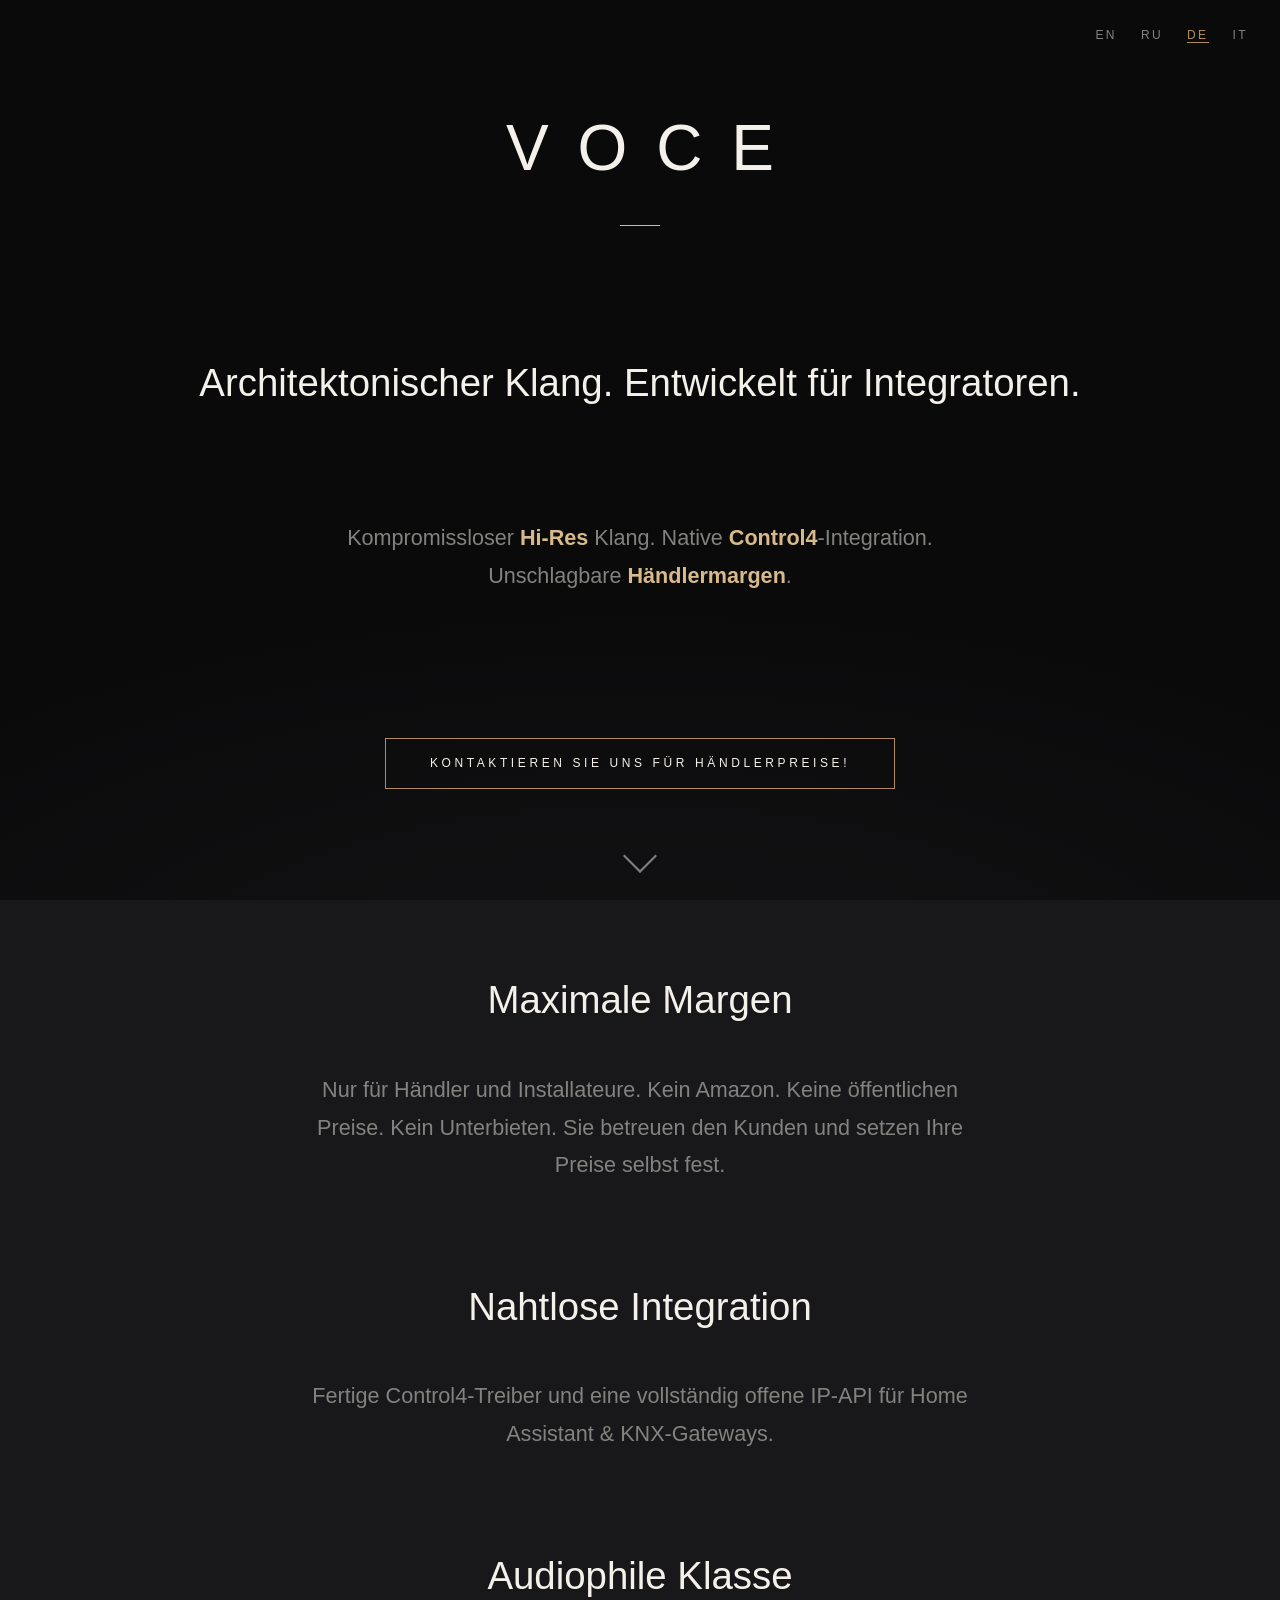
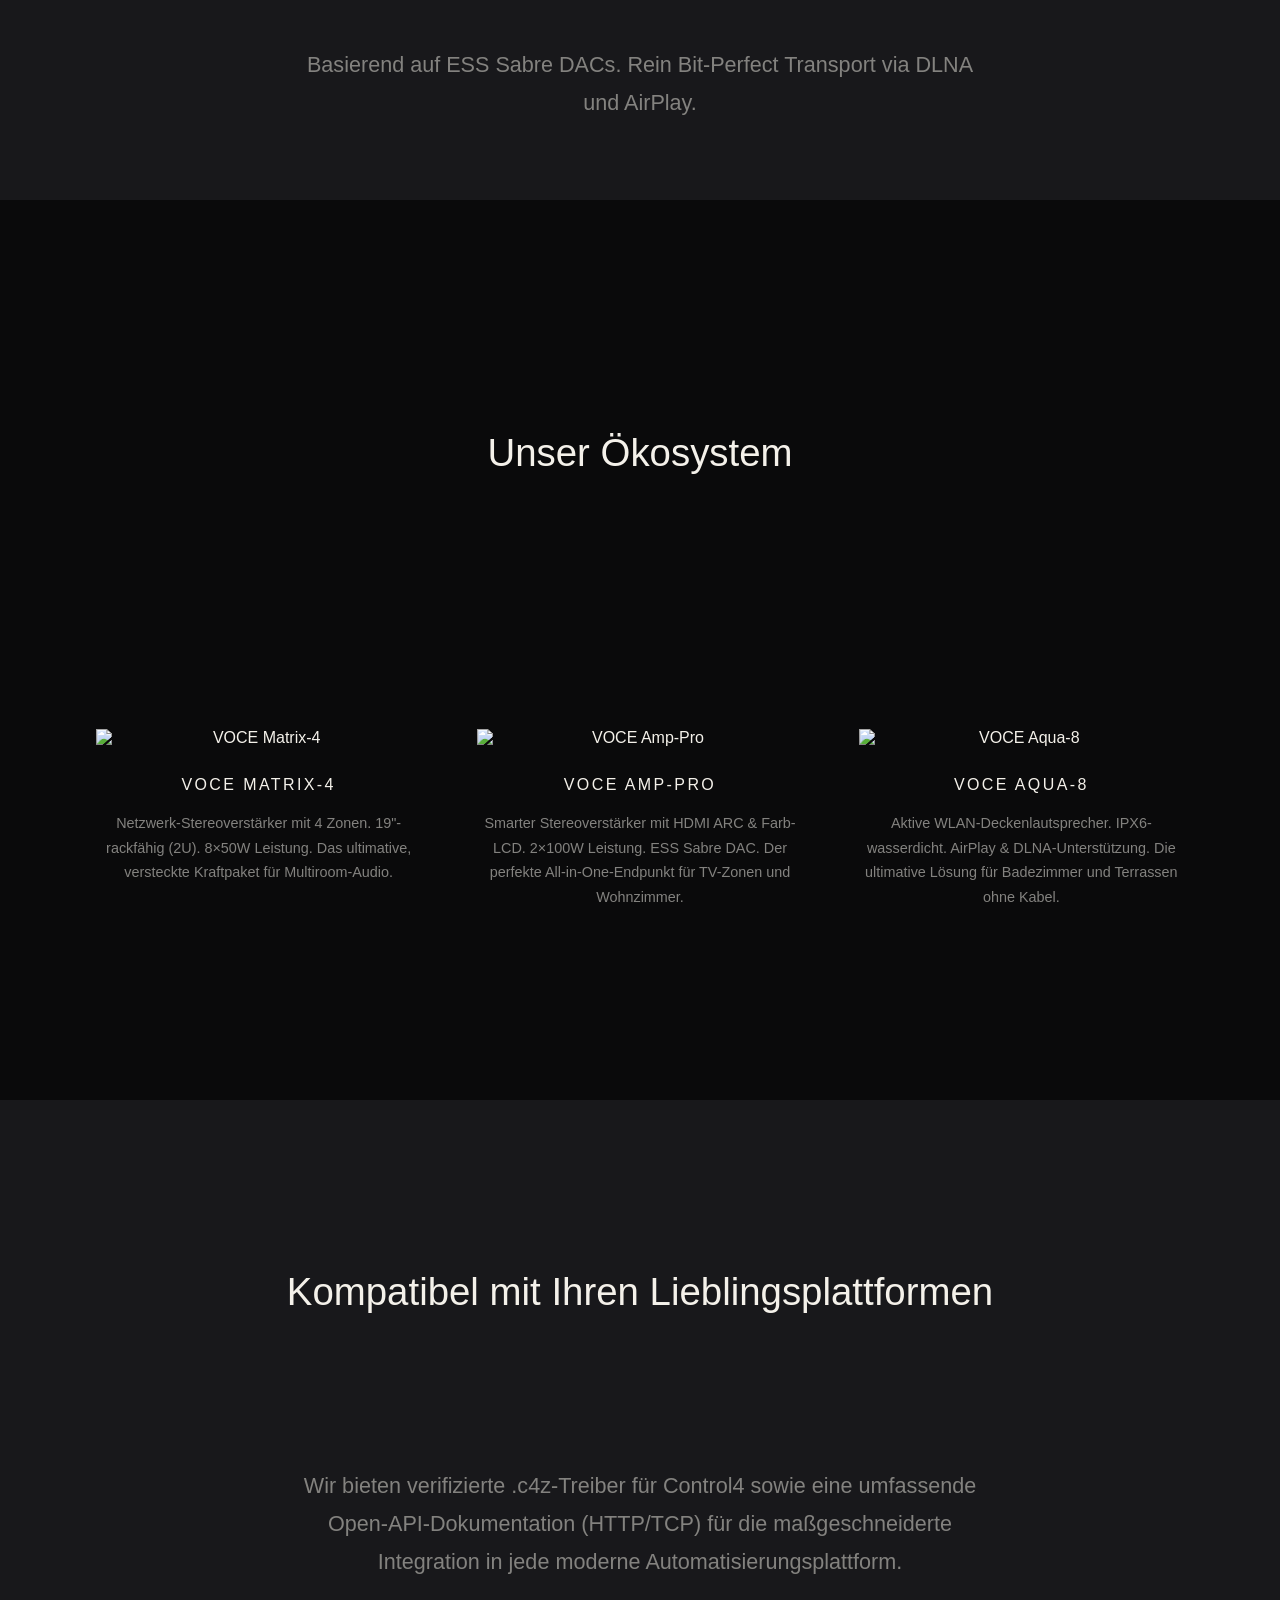
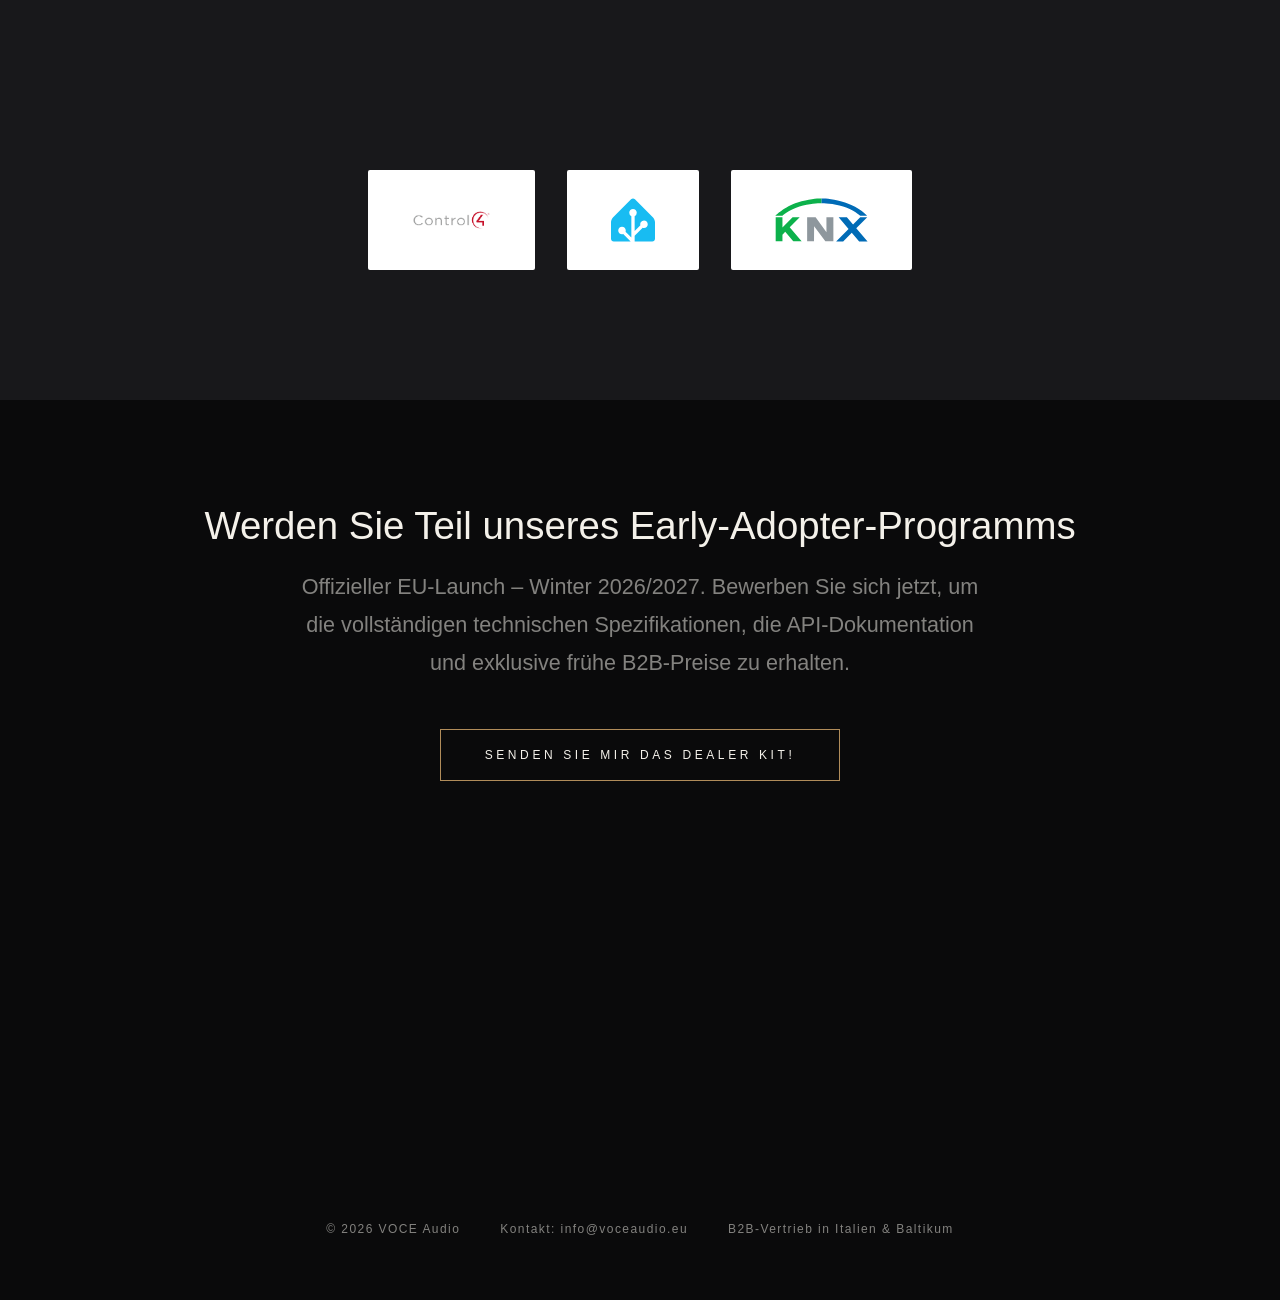
==== de/index.html @ a276b1c5 "Add German page, four-language switcher, updated fingerprint list and AGENTS.md" ====
<!DOCTYPE html>
<html lang="de">
<head>
  <meta charset="UTF-8">
  <meta name="viewport" content="width=device-width, initial-scale=1.0">
  <title>Voce</title>
  <link rel="stylesheet" href="../style.css">
</head>
<body>
  <div class="opening">
    <nav class="lang" aria-label="Sprache">
      <a href="../">EN</a><a href="../ru/">RU</a><span class="current">DE</span><a href="../it/">IT</a>
    </nav>
    <h1>Voce</h1>
    <h2>Architektonischer Klang. Entwickelt für Integratoren.</h2>
    <h3>Kompromissloser <strong>Hi-Res</strong> Klang. Native <strong>Control4</strong>-Integration. Unschlagbare <strong>Händlermargen</strong>.</h3>
    <a class="cta" href="#contact">Kontaktieren Sie uns für Händlerpreise!</a>
    <a class="scroll-arrow" href="#why" aria-label="Zum nächsten Abschnitt scrollen"></a>
  </div>
  <div class="why" id="why">
    <h2>Maximale Margen</h2>
    <h3>Nur für Händler und Installateure. Kein Amazon. Keine öffentlichen Preise. Kein Unterbieten. Sie betreuen den Kunden und setzen Ihre Preise selbst fest.</h3>
    <h2>Nahtlose Integration</h2>
    <h3>Fertige Control4-Treiber und eine vollständig offene IP-API für Home Assistant &amp; KNX-Gateways.</h3>
    <h2>Audiophile Klasse</h2>
    <h3>Basierend auf ESS Sabre DACs. Rein Bit-Perfect Transport via DLNA und AirPlay.</h3>
  </div>
  <div class="products">
    <h2>Unser Ökosystem</h2>
    <div class="product-grid">
      <article class="product">
        <img src="https://placehold.co/600x400/18181b/d8b98a?text=Matrix-4" alt="VOCE Matrix-4">
        <h3>VOCE Matrix-4</h3>
        <p>Netzwerk-Stereoverstärker mit 4 Zonen. 19&quot;-rackfähig (2U). 8×50W Leistung. Das ultimative, versteckte Kraftpaket für Multiroom-Audio.</p>
      </article>
      <article class="product">
        <img src="https://placehold.co/600x400/18181b/d8b98a?text=Amp-Pro" alt="VOCE Amp-Pro">
        <h3>VOCE Amp-Pro</h3>
        <p>Smarter Stereoverstärker mit HDMI ARC &amp; Farb-LCD. 2×100W Leistung. ESS Sabre DAC. Der perfekte All-in-One-Endpunkt für TV-Zonen und Wohnzimmer.</p>
      </article>
      <article class="product">
        <img src="https://placehold.co/600x400/18181b/d8b98a?text=Aqua-8" alt="VOCE Aqua-8">
        <h3>VOCE Aqua-8</h3>
        <p>Aktive WLAN-Deckenlautsprecher. IPX6-wasserdicht. AirPlay &amp; DLNA-Unterstützung. Die ultimative Lösung für Badezimmer und Terrassen ohne Kabel.</p>
      </article>
    </div>
  </div>
  <div class="integration">
    <h2>Kompatibel mit Ihren Lieblingsplattformen</h2>
    <h3>Wir bieten verifizierte .c4z-Treiber für Control4 sowie eine umfassende Open-API-Dokumentation (HTTP/TCP) für die maßgeschneiderte Integration in jede moderne Automatisierungsplattform.</h3>
    <div class="logo-row">
      <div class="logo-tile"><img class="logo" src="../img/control4.png" alt="Control4"></div>
      <div class="logo-tile"><img class="logo" src="../img/homeassistant.svg" alt="Home Assistant"></div>
      <div class="logo-tile"><img class="logo" src="../img/knx.svg" alt="KNX"></div>
    </div>
  </div>
  <div class="contact" id="contact">
    <h2>Werden Sie Teil unseres Early-Adopter-Programms</h2>
    <h3>Offizieller EU-Launch – Winter 2026/2027. Bewerben Sie sich jetzt, um die vollständigen technischen Spezifikationen, die API-Dokumentation und exklusive frühe B2B-Preise zu erhalten.</h3>
    <a class="cta" href="mailto:contact@voceaudio.eu?subject=Voce%20Audio%20Dealer%20Kit&body=Hello%2C%20send%20me%20the%20Dealer%20Kit%21">Senden Sie mir das Dealer Kit!</a>
    <footer class="footer">
      <span>© 2026 VOCE Audio</span>
      <span>Kontakt: info@voceaudio.eu</span>
      <span>B2B-Vertrieb in Italien &amp; Baltikum</span>
    </footer>
  </div>
</body>
</html>
---- style.css ----
/* Voce — quiet luxury / high-tech */

:root {
  --color-black: #0a0a0b;      /* page background */
  --color-grey: #18181b;       /* alternate splash background */
  --color-surface: #131315;    /* subtle raised surfaces */
  --color-white: #f4f1ea;      /* warm white text */
  --color-muted: #83827f;      /* secondary text */
  --color-bronze: #b08c5a;     /* bronze accent */
  --color-gold: #d8b98a;       /* bright gold highlight */

  --font: "Helvetica Neue", "Segoe UI", Arial, sans-serif;
}

* {
  margin: 0;
  box-sizing: border-box;
}

html {
  scroll-behavior: smooth;
}

body {
  background: var(--color-black);
  color: var(--color-white);
  font-family: var(--font);
  -webkit-font-smoothing: antialiased;
}

/* Each section is one full-screen splash */
.opening,
.why,
.products,
.integration,
.contact {
  min-height: 100vh;
  min-height: 100svh; /* small viewport height: ignores mobile browser toolbar overlays */
  display: grid;
  place-items: center;
  text-align: center;
  padding: 4rem 1.5rem;
}

.opening {
  position: relative;
  background: radial-gradient(ellipse 80% 50% at 50% 115%, var(--color-surface), var(--color-black));
}

.scroll-arrow {
  position: absolute;
  bottom: 2rem;
  left: 50%;
  width: 1.5rem;
  height: 1.5rem;
  border-right: 2px solid var(--color-muted);
  border-bottom: 2px solid var(--color-muted);
  transform: translateX(-50%) rotate(45deg);
  transition: border-color 0.3s ease;
}

.scroll-arrow:hover {
  border-color: var(--color-gold);
}

.lang {
  position: absolute;
  top: 1.75rem;
  right: 2rem;
  display: flex;
  gap: 1.5rem;
  font-size: 0.75rem;
  letter-spacing: 0.2em;
  text-transform: uppercase;
}

.lang a {
  color: var(--color-muted);
  text-decoration: none;
  transition: color 0.3s ease;
}

.lang a:hover {
  color: var(--color-gold);
}

.lang .current {
  color: var(--color-bronze);
  border-bottom: 1px solid var(--color-bronze);
}

.why,
.integration {
  background: var(--color-grey);
}

/* — Opening — */

h1 {
  font-size: clamp(2.5rem, 7vw, 4rem);
  font-weight: 200;
  letter-spacing: 0.45em;
  text-indent: 0.45em; /* balances trailing tracking, keeps word centered */
  text-transform: uppercase;
}

h1::after {
  content: "";
  display: block;
  width: 2.5rem;
  height: 1px;
  background: var(--color-gold);
  margin: 2.5rem auto 0;
}

h2 {
  font-size: clamp(1.5rem, 3.5vw, 2.4rem);
  font-weight: 400;
  margin-top: 2.5rem;
}

h3 {
  font-size: clamp(1rem, 2vw, 1.35rem);
  font-weight: 350;
  line-height: 1.75;
  color: var(--color-muted);
  max-width: 44rem;
  margin: 1.25rem auto 0;
}

strong {
  color: var(--color-gold);
  font-weight: 550;
}

.cta {
  display: inline-block;
  margin-top: 3rem;
  padding: 1.1rem 2.75rem;
  font-family: inherit;
  font-size: 0.75rem;
  letter-spacing: 0.3em;
  text-transform: uppercase;
  text-decoration: none;
  color: var(--color-white);
  background: transparent;
  border: 1px solid var(--color-bronze);
  cursor: pointer;
  transition: background 0.3s ease, color 0.3s ease;
}

.cta:hover {
  background: var(--color-bronze);
  color: var(--color-black);
}

/* — Why: three value props — */

.why h2 {
  margin-top: 4.5rem;
}

.why h2:first-of-type {
  margin-top: 0;
}

/* — Products: stacked on mobile, three columns from 48rem up — */

.product-grid {
  width: 100%;
  max-width: 68rem;
  display: flex;
  flex-direction: column;
  gap: 3.5rem;
}

@media (min-width: 48rem) {
  .product-grid {
    flex-direction: row;
    justify-content: center;
  }

  .product {
    flex: 1 1 0;
  }
}

.product img {
  display: block;
  width: 100%;
  height: auto;
}

.product h3 {
  margin-top: 1.5rem;
  font-size: 1rem;
  font-weight: 450;
  letter-spacing: 0.15em;
  text-transform: uppercase;
  color: var(--color-white);
}

.product p {
  margin: 0.75rem auto 0;
  max-width: 22rem;
  font-size: 0.9rem;
  font-weight: 350;
  line-height: 1.7;
  color: var(--color-muted);
}

/* — Integration logos — */

.logo-row {
  display: flex;
  flex-wrap: wrap;
  justify-content: center;
  gap: 2rem;
  margin-top: 3.5rem;
}

.logo-tile {
  background: #ffffff;
  padding: 1.75rem 2.75rem;
  display: grid;
  place-items: center;
  border-radius: 2px;
}

.logo {
  height: 2.75rem;
  max-width: 10rem;
  object-fit: contain;
}

/* — Contact — */

/* — Contact: centered content, footer pinned to the bottom — */

.contact {
  display: flex;
  flex-direction: column;
  align-items: center;
  justify-content: center;
}

.footer {
  margin-top: auto;
  padding-top: 3rem;
  display: flex;
  flex-wrap: wrap;
  justify-content: center;
  gap: 1rem 2.5rem;
  font-size: 0.75rem;
  letter-spacing: 0.12em;
  color: var(--color-muted);
}

::selection {
  background: var(--color-bronze);
  color: var(--color-black);
}
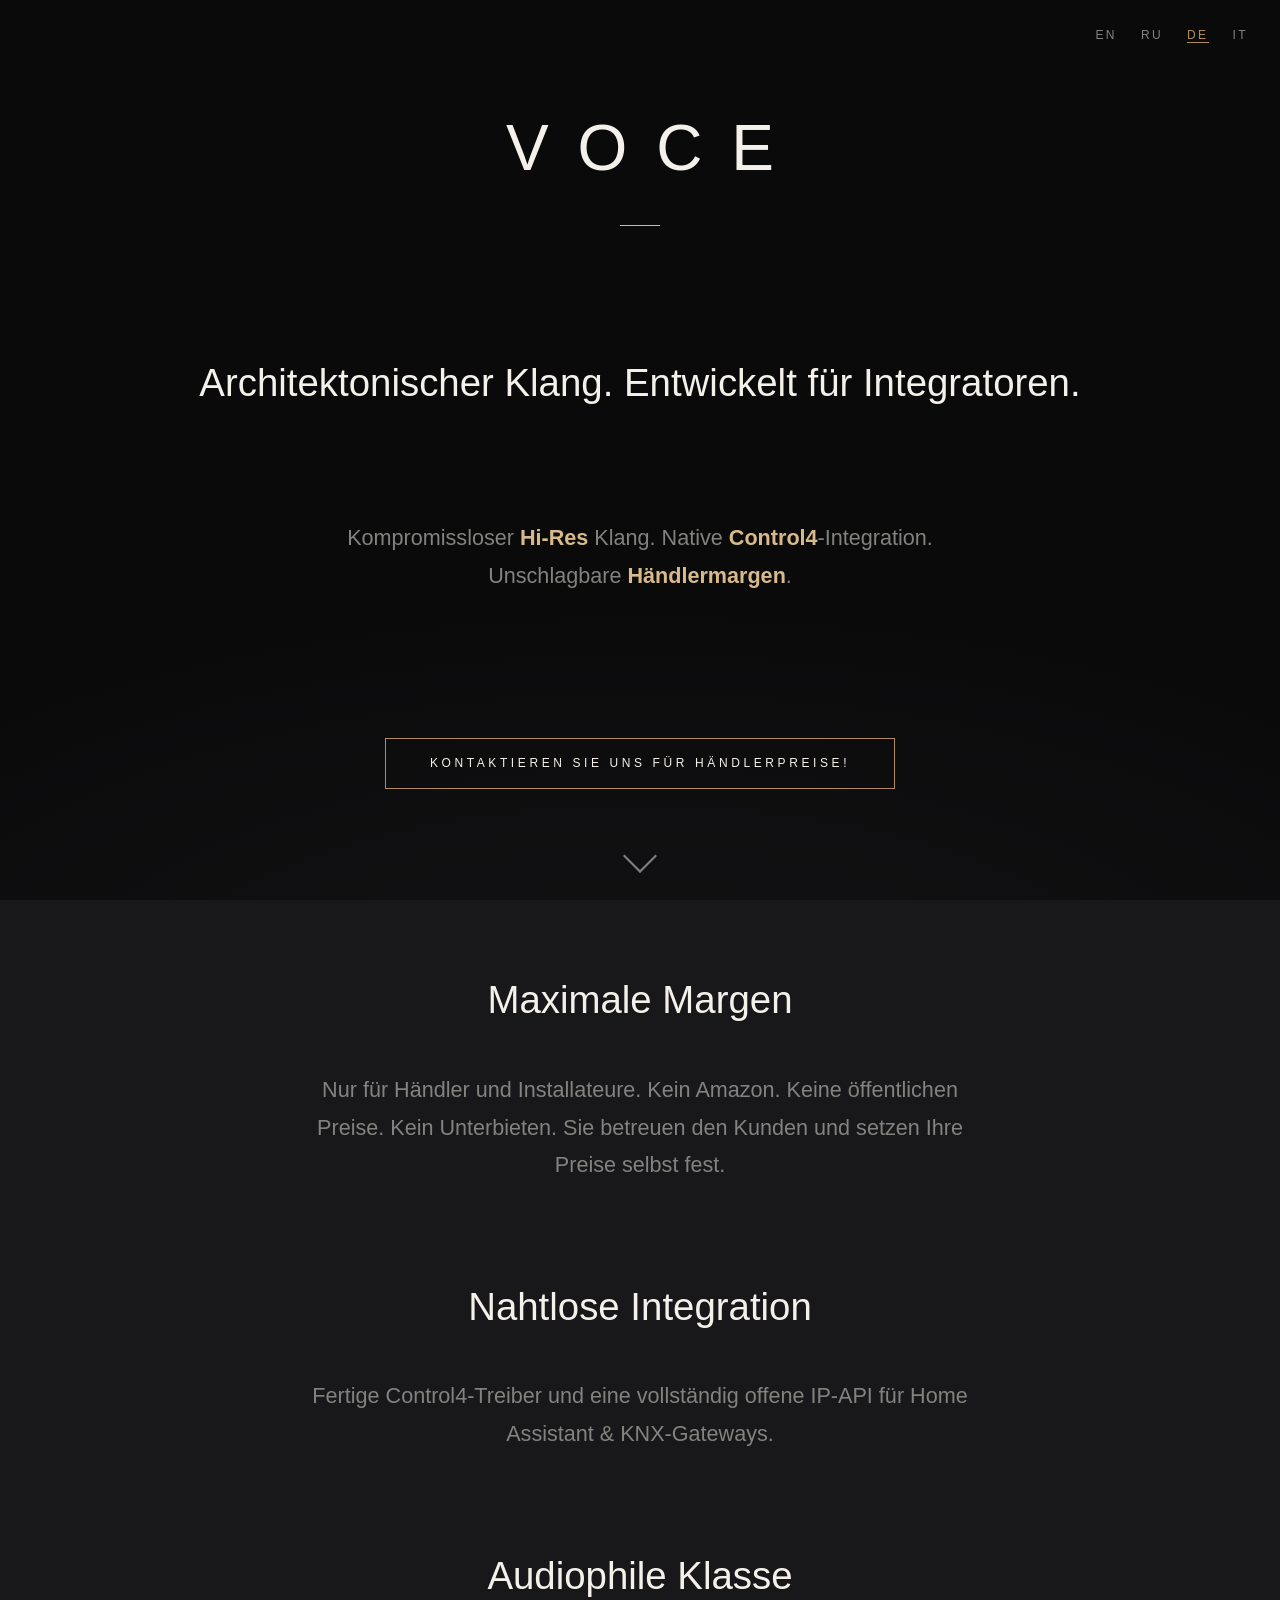
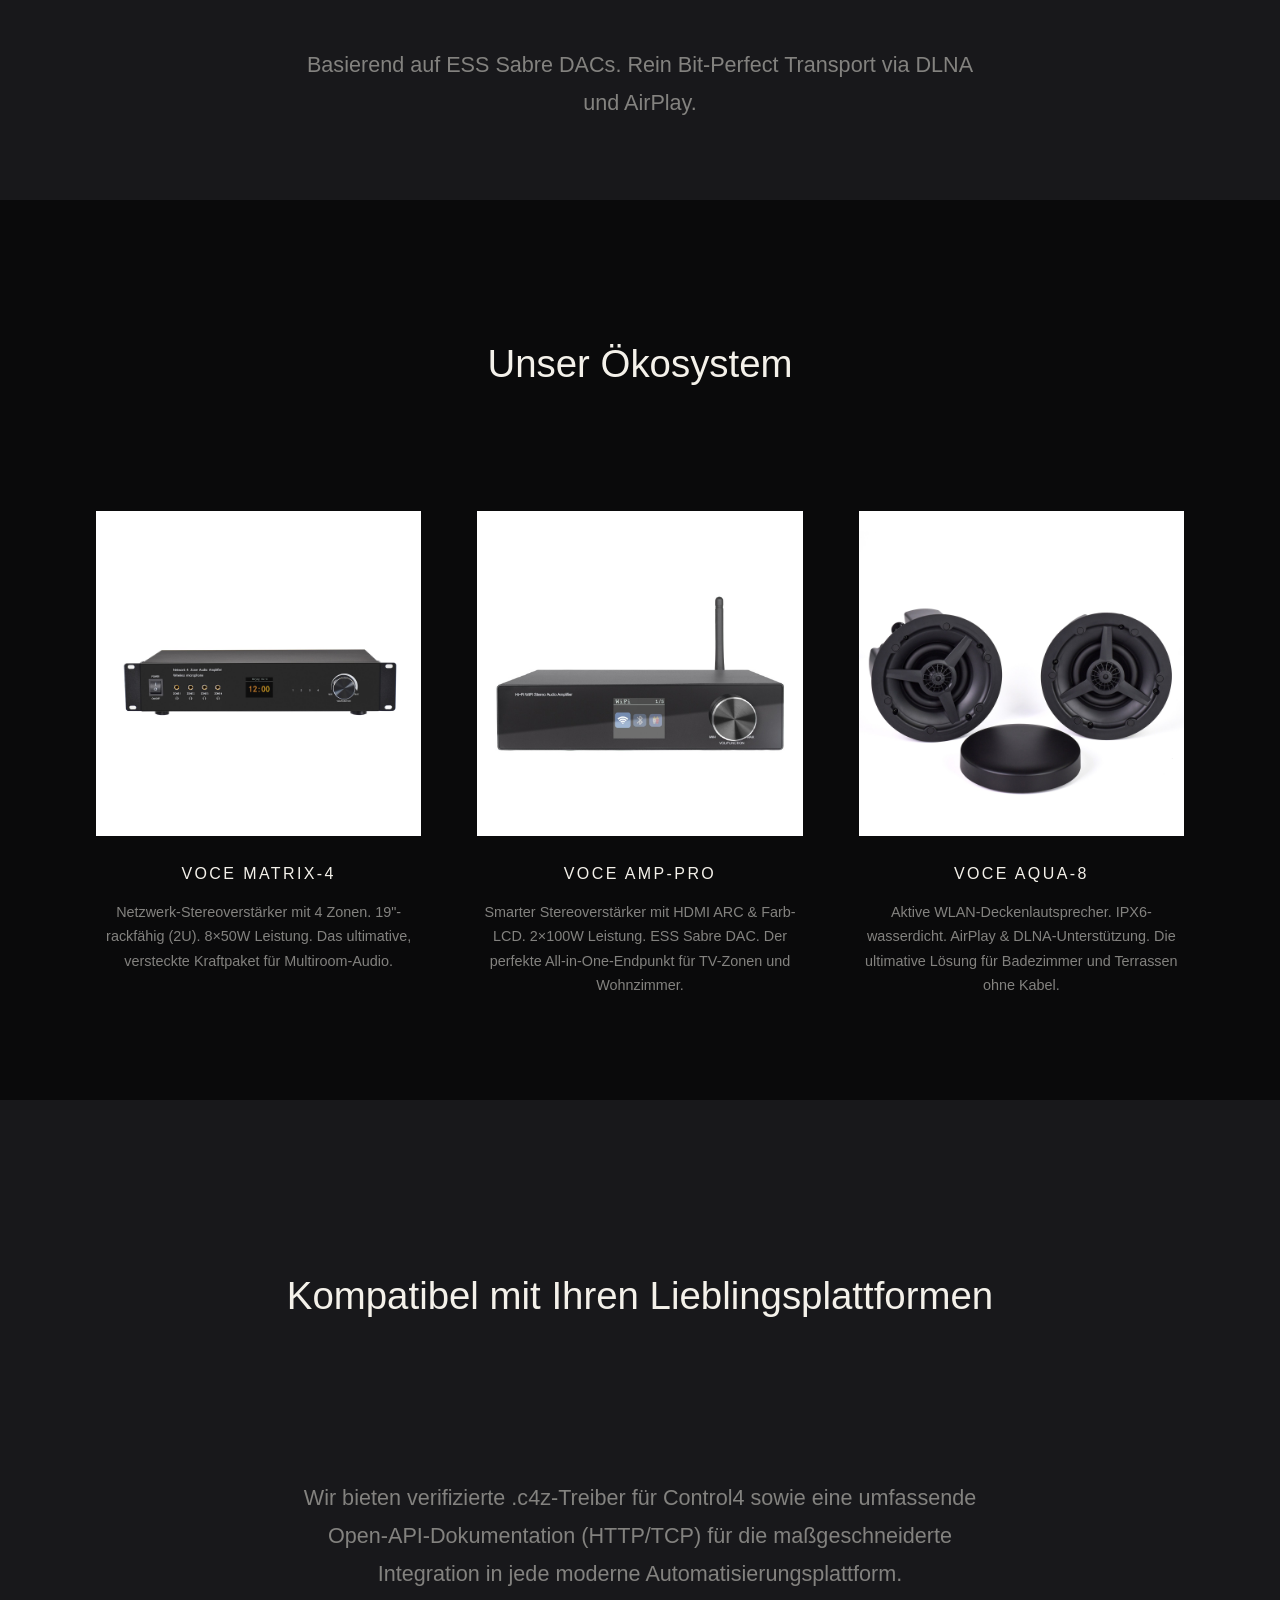
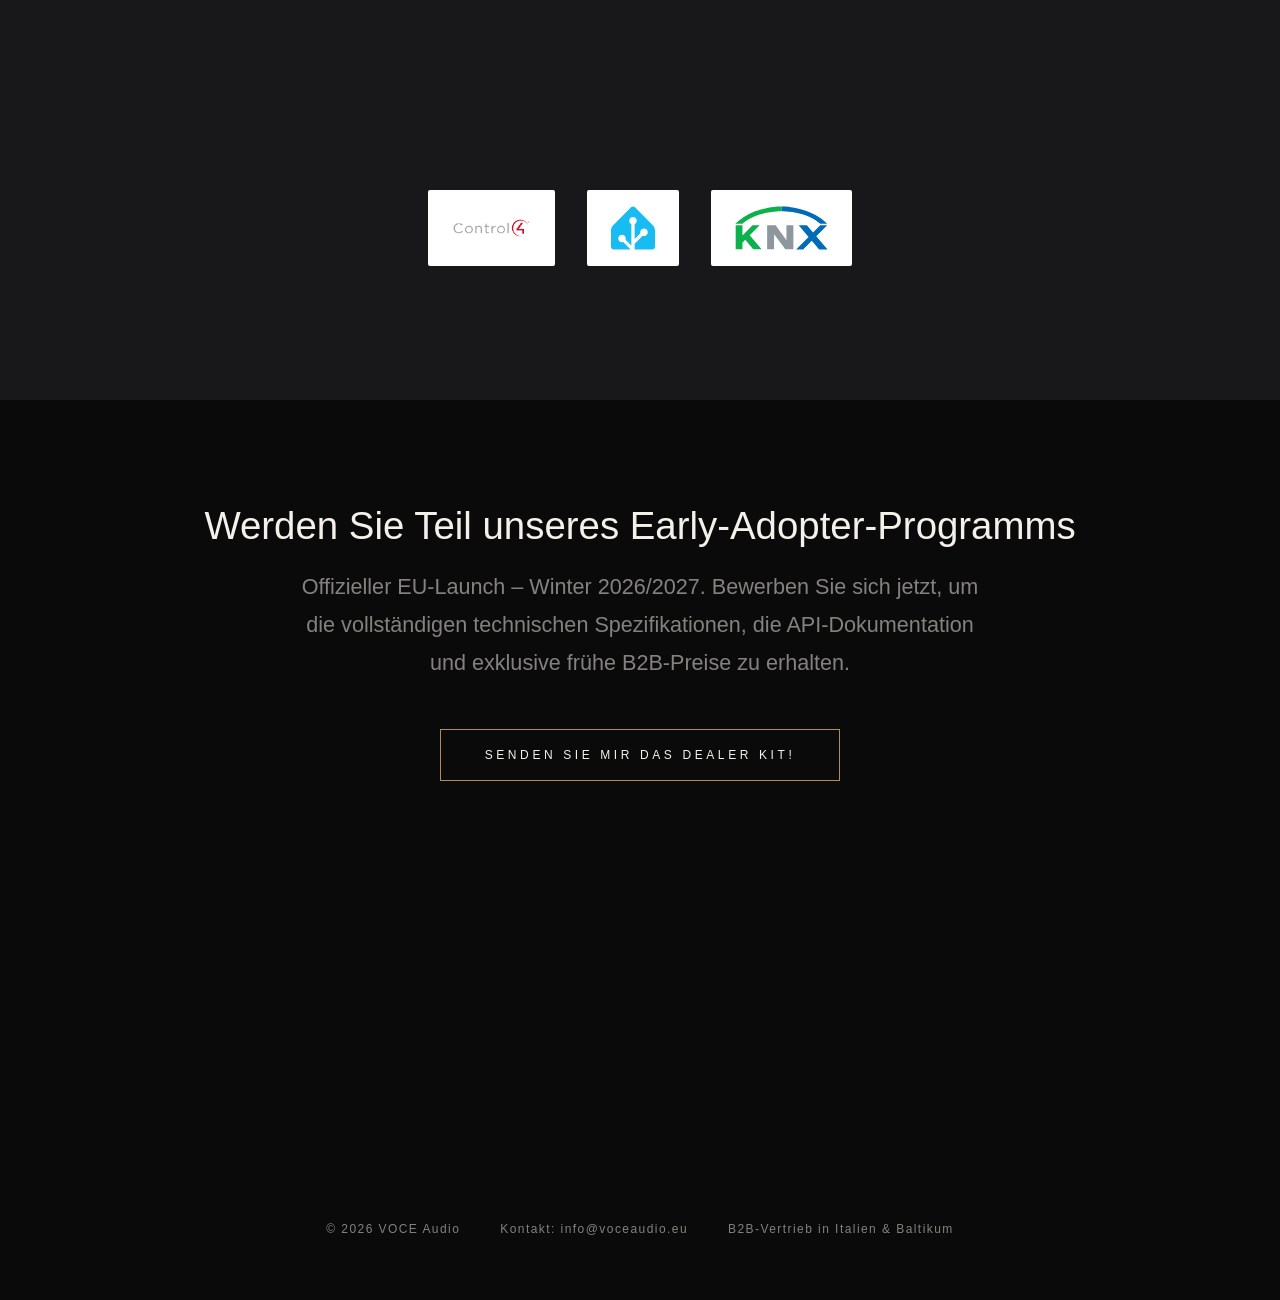
==== commit df04825b: "separators, logos margins" ====
--- a/de/index.html
+++ b/de/index.html
@@ -4,6 +4,7 @@
   <meta charset="UTF-8">
   <meta name="viewport" content="width=device-width, initial-scale=1.0">
   <title>Voce</title>
+  <link rel="icon" type="image/svg+xml" href="../favicon.svg">
   <link rel="stylesheet" href="../style.css">
 </head>
 <body>
@@ -29,17 +30,17 @@
     <h2>Unser Ökosystem</h2>
     <div class="product-grid">
       <article class="product">
-        <img src="https://placehold.co/600x400/18181b/d8b98a?text=Matrix-4" alt="VOCE Matrix-4">
+        <img src="../img/Matrix-4.jpg" alt="VOCE Matrix-4">
         <h3>VOCE Matrix-4</h3>
         <p>Netzwerk-Stereoverstärker mit 4 Zonen. 19&quot;-rackfähig (2U). 8×50W Leistung. Das ultimative, versteckte Kraftpaket für Multiroom-Audio.</p>
       </article>
       <article class="product">
-        <img src="https://placehold.co/600x400/18181b/d8b98a?text=Amp-Pro" alt="VOCE Amp-Pro">
+        <img src="../img/Amp-pro.jpg" alt="VOCE Amp-Pro">
         <h3>VOCE Amp-Pro</h3>
         <p>Smarter Stereoverstärker mit HDMI ARC &amp; Farb-LCD. 2×100W Leistung. ESS Sabre DAC. Der perfekte All-in-One-Endpunkt für TV-Zonen und Wohnzimmer.</p>
       </article>
       <article class="product">
-        <img src="https://placehold.co/600x400/18181b/d8b98a?text=Aqua-8" alt="VOCE Aqua-8">
+        <img src="../img/Aqua-8.jpg" alt="VOCE Aqua-8">
         <h3>VOCE Aqua-8</h3>
         <p>Aktive WLAN-Deckenlautsprecher. IPX6-wasserdicht. AirPlay &amp; DLNA-Unterstützung. Die ultimative Lösung für Badezimmer und Terrassen ohne Kabel.</p>
       </article>
--- a/style.css
+++ b/style.css
@@ -166,22 +166,57 @@
 
 /* — Products: stacked on mobile, three columns from 48rem up — */
 
+.products h2 {
+  margin-bottom: 4rem;
+}
+
 .product-grid {
   width: 100%;
   max-width: 68rem;
   display: flex;
   flex-direction: column;
-  gap: 3.5rem;
+}
+
+/* Stacked products: thin golden hairline between them */
+.product + .product {
+  margin-top: 1.5rem;
+  padding-top: 4.5rem;
+  position: relative;
+}
+
+.product + .product::before {
+  content: "";
+  position: absolute;
+  top: 0;
+  left: 50%;
+  transform: translateX(-50%);
+  width: 6rem;
+  height: 1px;
+  background: var(--color-gold);
 }
 
 @media (min-width: 48rem) {
   .product-grid {
     flex-direction: row;
     justify-content: center;
+    gap: 3.5rem;
   }
 
   .product {
     flex: 1 1 0;
+  }
+
+  .products h2 {
+    margin-bottom: 3rem;
+  }
+
+  .product + .product {
+    margin-top: 0;
+    padding-top: 0;
+  }
+
+  .product + .product::before {
+    display: none;
   }
 }
 
@@ -221,7 +256,7 @@
 
 .logo-tile {
   background: #ffffff;
-  padding: 1.75rem 2.75rem;
+  padding: 1rem 1.5rem;
   display: grid;
   place-items: center;
   border-radius: 2px;
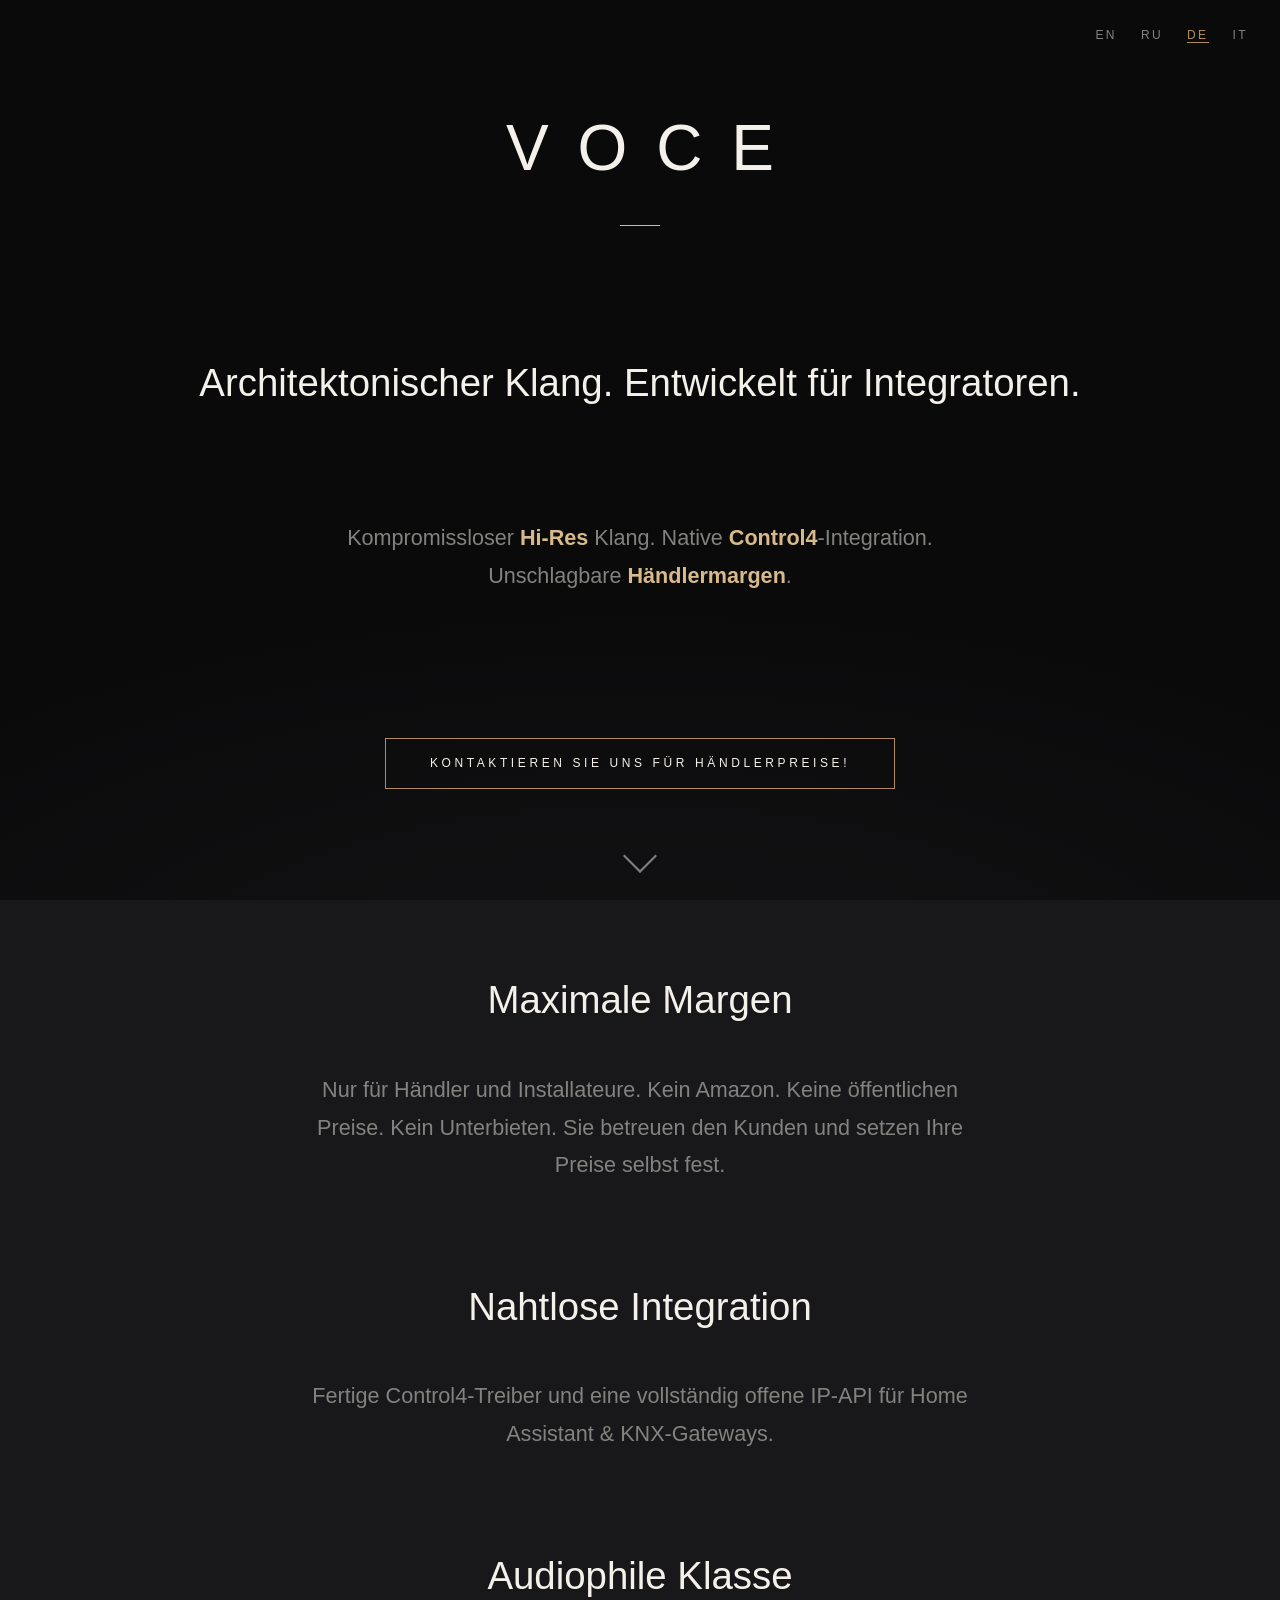
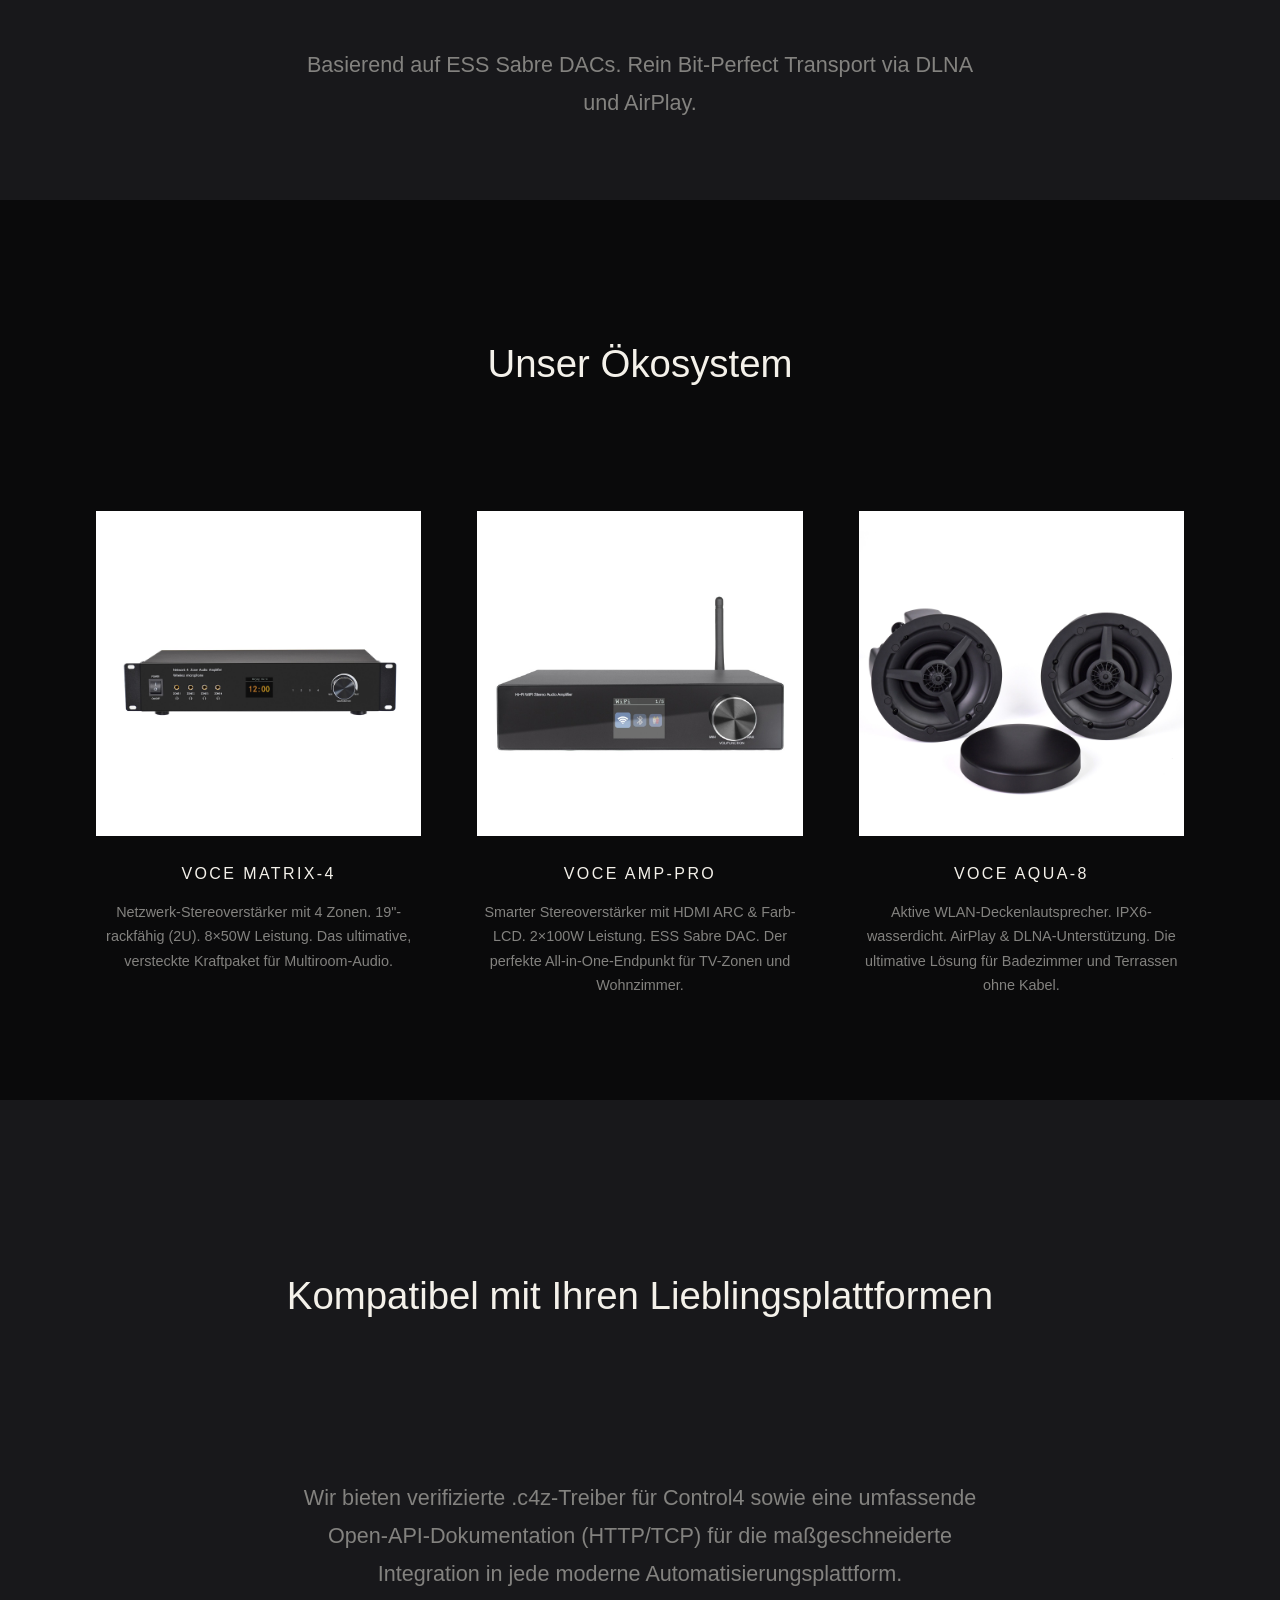
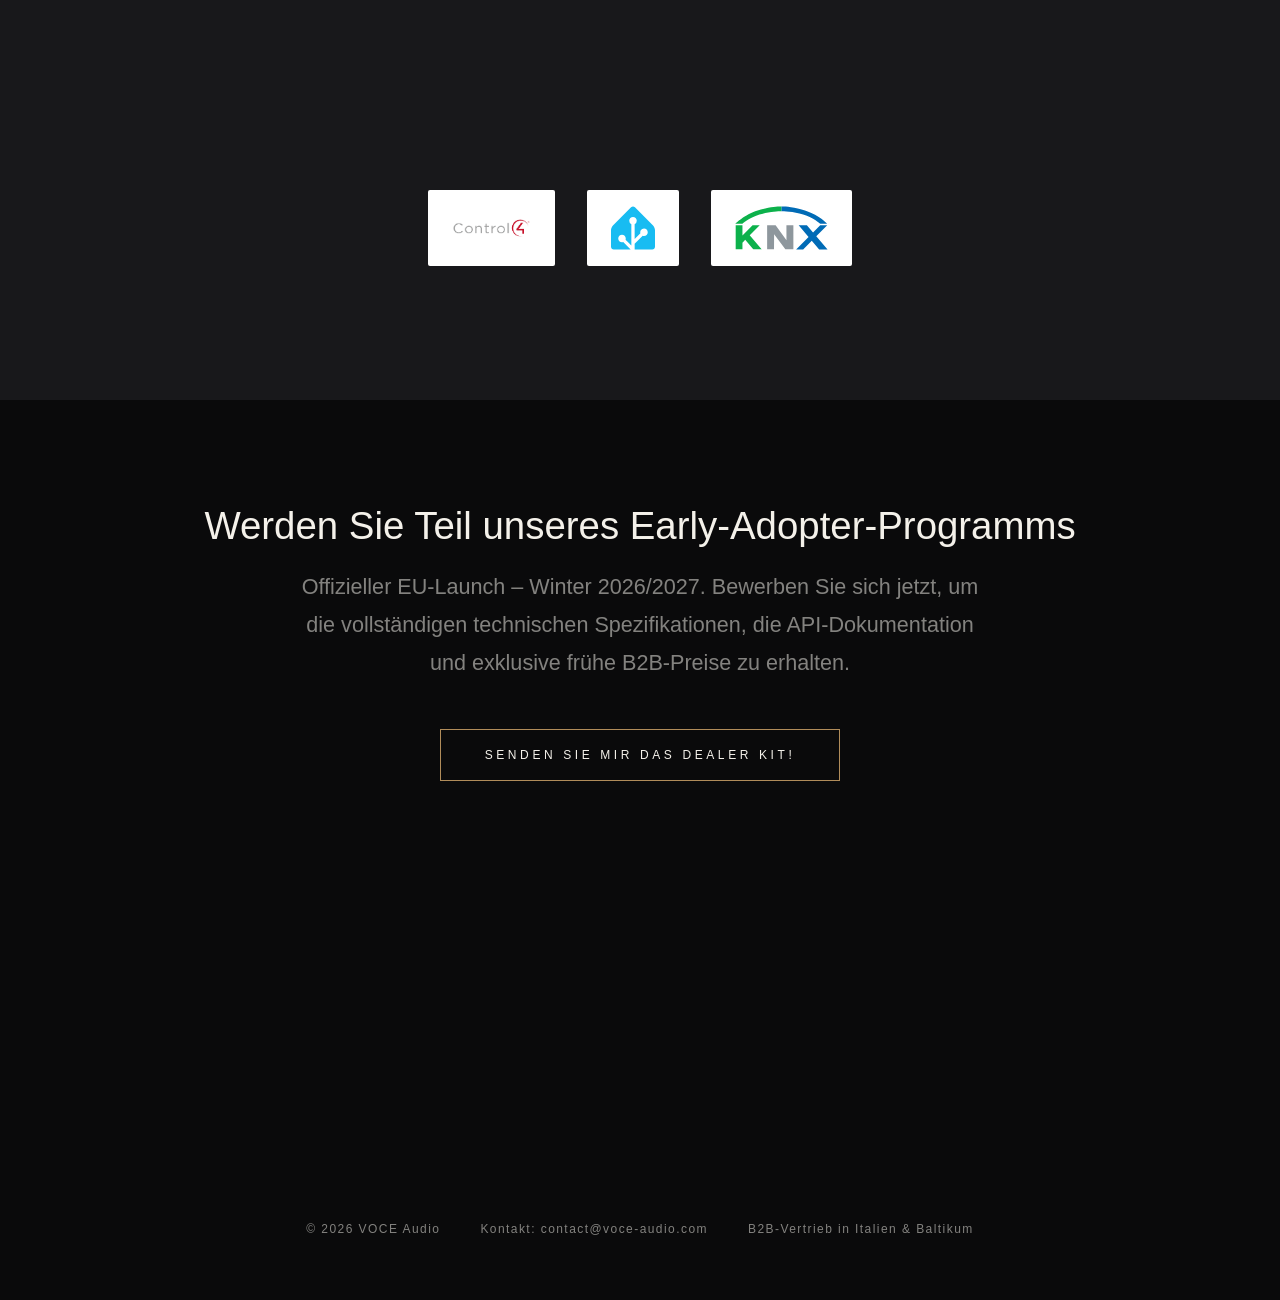
==== commit a17c4bc5: "Update footer contact email to contact@voce-audio.com" ====
--- a/de/index.html
+++ b/de/index.html
@@ -58,10 +58,10 @@
   <div class="contact" id="contact">
     <h2>Werden Sie Teil unseres Early-Adopter-Programms</h2>
     <h3>Offizieller EU-Launch – Winter 2026/2027. Bewerben Sie sich jetzt, um die vollständigen technischen Spezifikationen, die API-Dokumentation und exklusive frühe B2B-Preise zu erhalten.</h3>
-    <a class="cta" href="mailto:contact@voceaudio.eu?subject=Voce%20Audio%20Dealer%20Kit&body=Hello%2C%20send%20me%20the%20Dealer%20Kit%21">Senden Sie mir das Dealer Kit!</a>
+    <a class="cta" href="mailto:contact@voce-audio.com?subject=Voce%20Audio%20Dealer%20Kit&body=Hello%2C%20send%20me%20the%20Dealer%20Kit%21">Senden Sie mir das Dealer Kit!</a>
     <footer class="footer">
       <span>© 2026 VOCE Audio</span>
-      <span>Kontakt: info@voceaudio.eu</span>
+      <span>Kontakt: contact@voce-audio.com</span>
       <span>B2B-Vertrieb in Italien &amp; Baltikum</span>
     </footer>
   </div>
--- a/style.css
+++ b/style.css
@@ -179,8 +179,8 @@
 
 /* Stacked products: thin golden hairline between them */
 .product + .product {
-  margin-top: 1.5rem;
-  padding-top: 4.5rem;
+  margin-top: 3.5rem;
+  padding-top: 3.5rem;
   position: relative;
 }
 
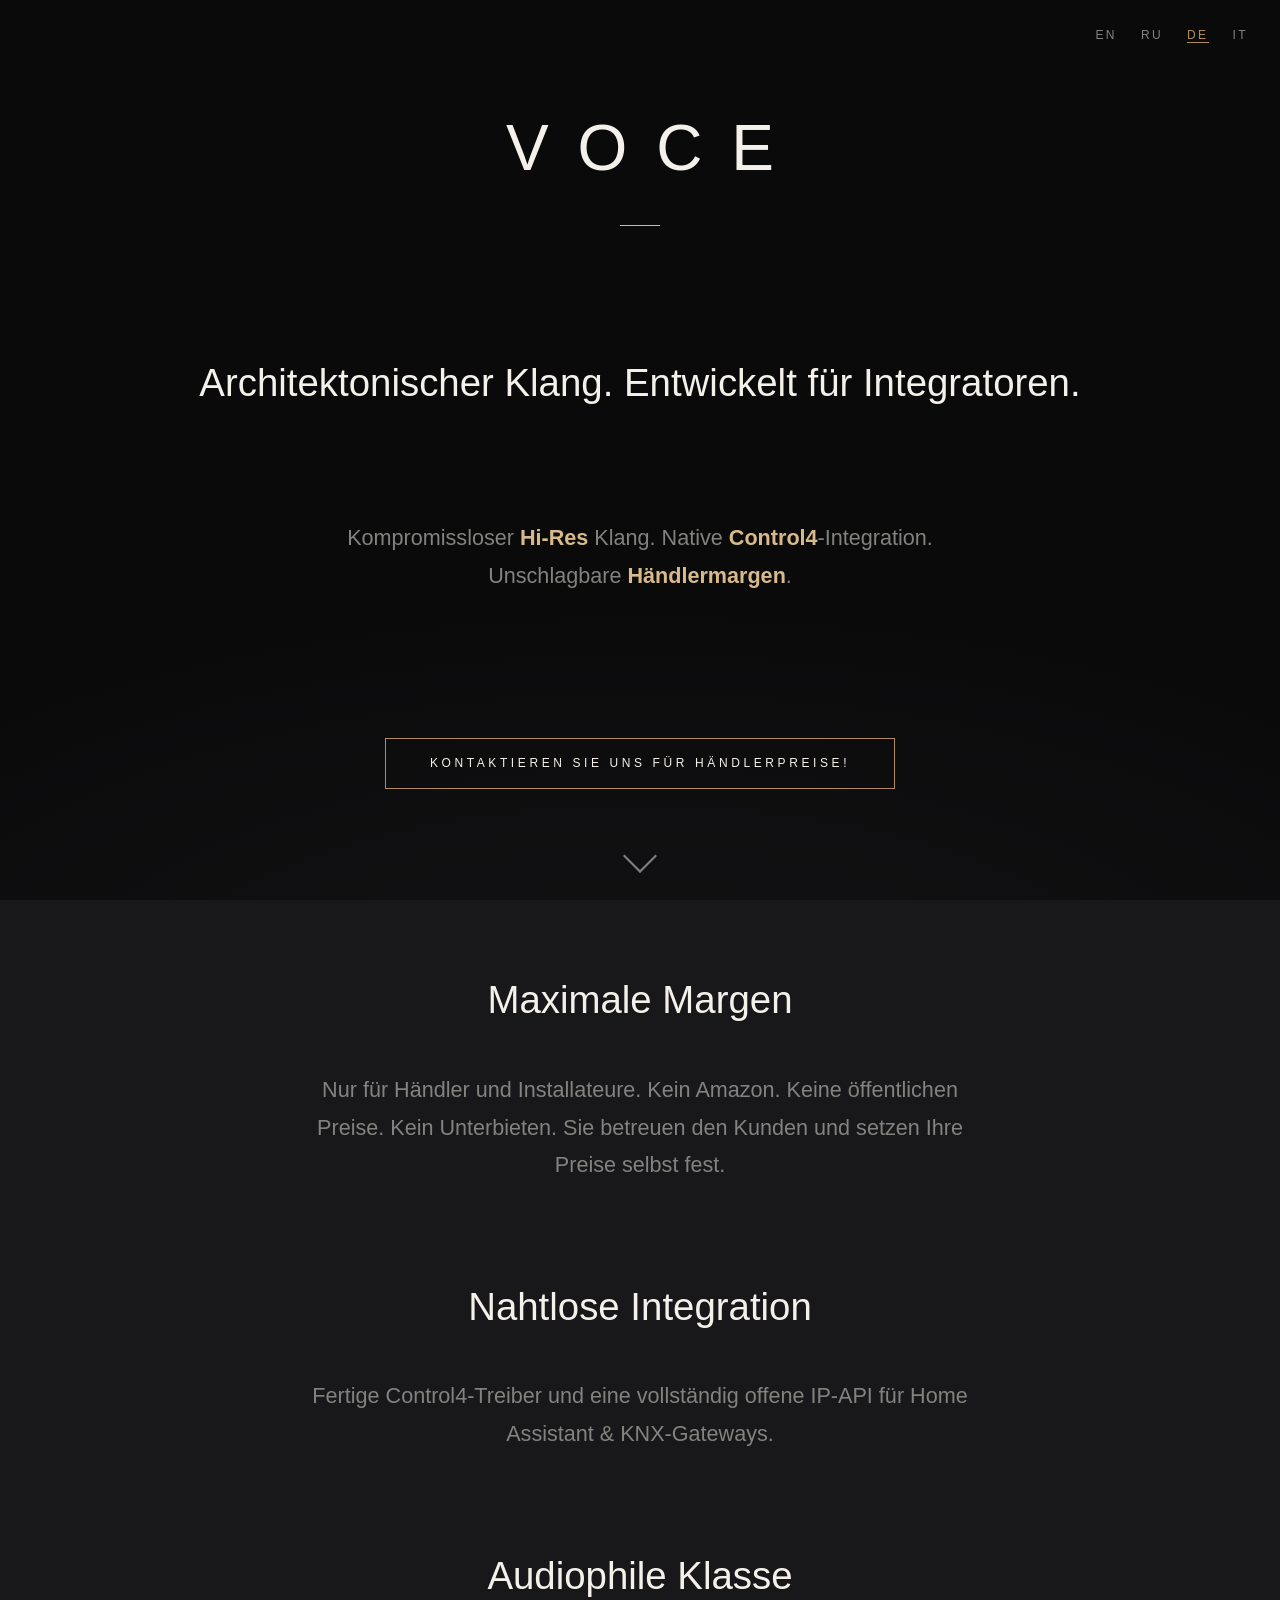
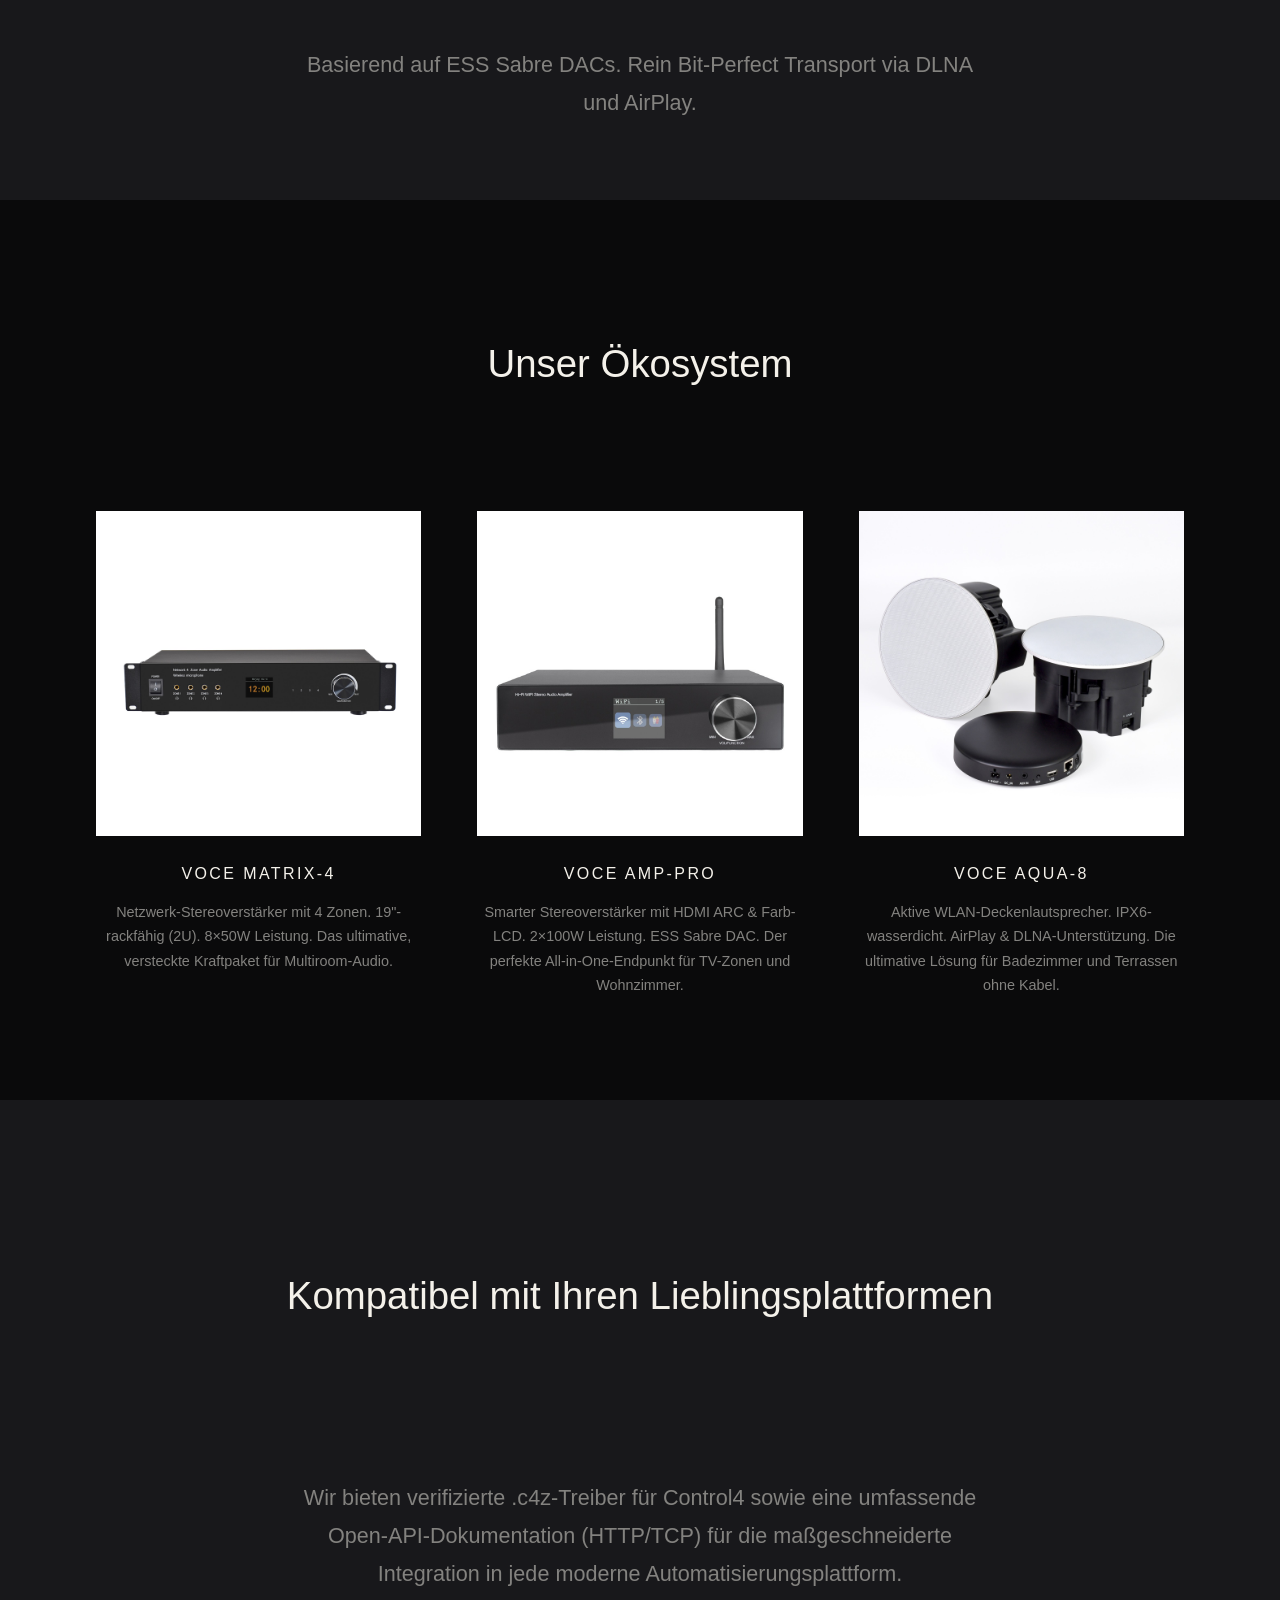
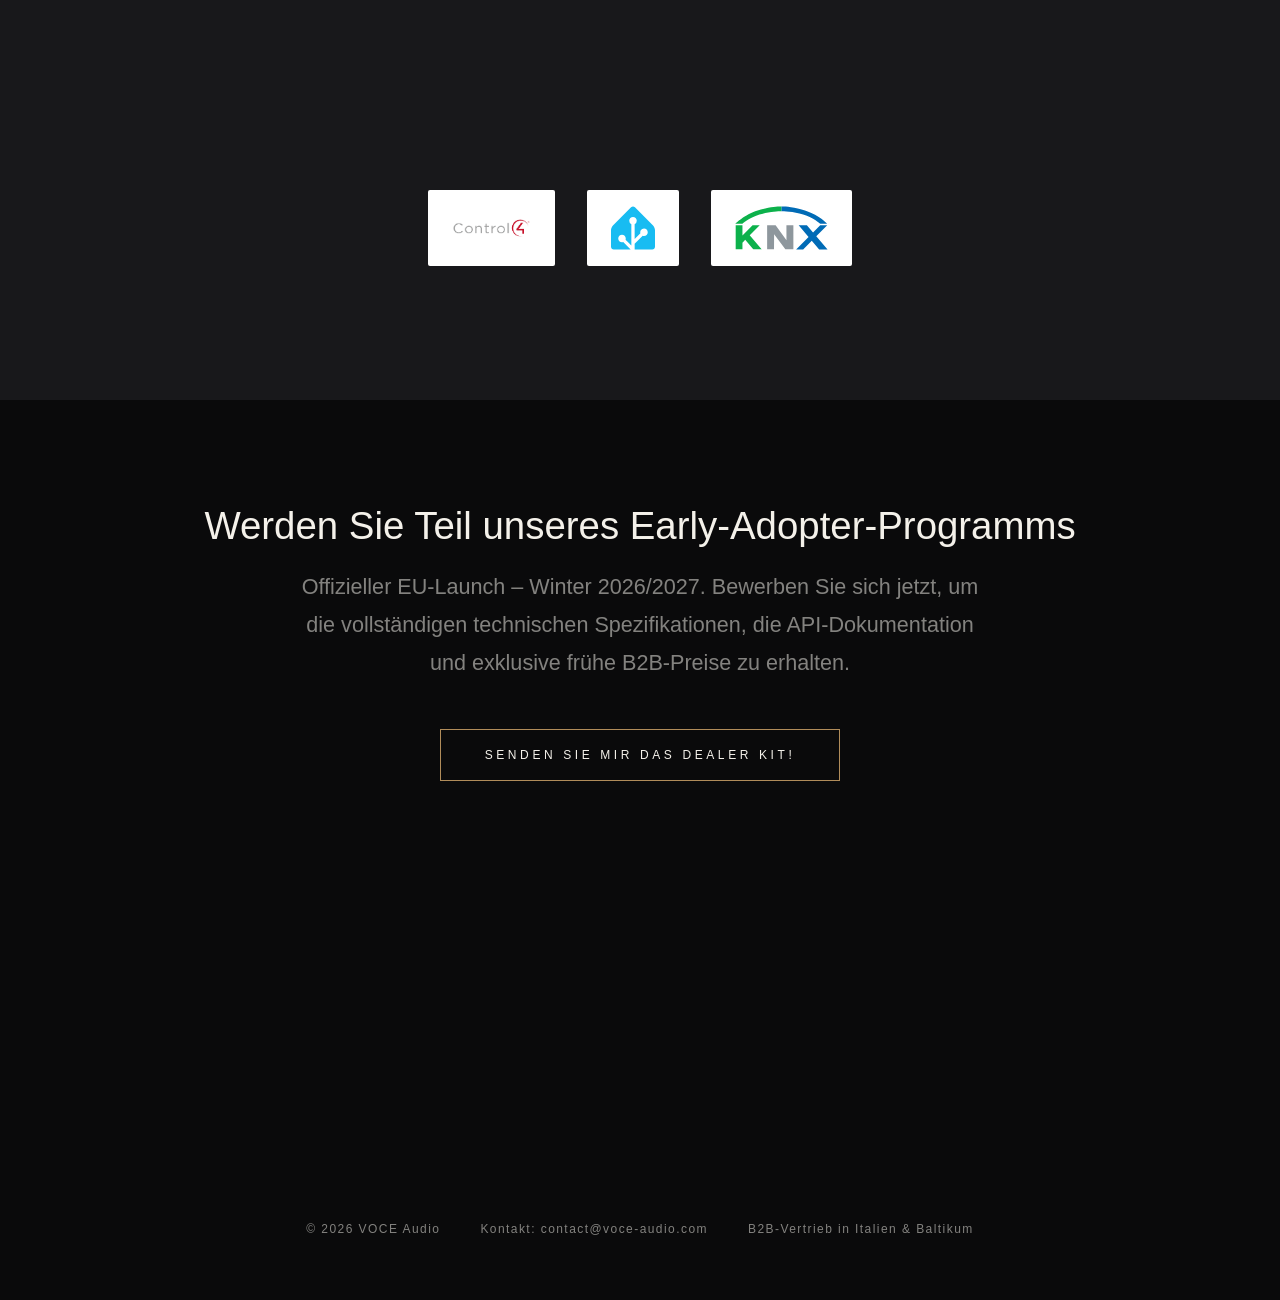
==== commit 91e4a0ec: "Use Aqua-8b product photo on all languages" ====
--- a/de/index.html
+++ b/de/index.html
@@ -40,7 +40,7 @@
         <p>Smarter Stereoverstärker mit HDMI ARC &amp; Farb-LCD. 2×100W Leistung. ESS Sabre DAC. Der perfekte All-in-One-Endpunkt für TV-Zonen und Wohnzimmer.</p>
       </article>
       <article class="product">
-        <img src="../img/Aqua-8.jpg" alt="VOCE Aqua-8">
+        <img src="../img/Aqua-8b.jpg" alt="VOCE Aqua-8">
         <h3>VOCE Aqua-8</h3>
         <p>Aktive WLAN-Deckenlautsprecher. IPX6-wasserdicht. AirPlay &amp; DLNA-Unterstützung. Die ultimative Lösung für Badezimmer und Terrassen ohne Kabel.</p>
       </article>
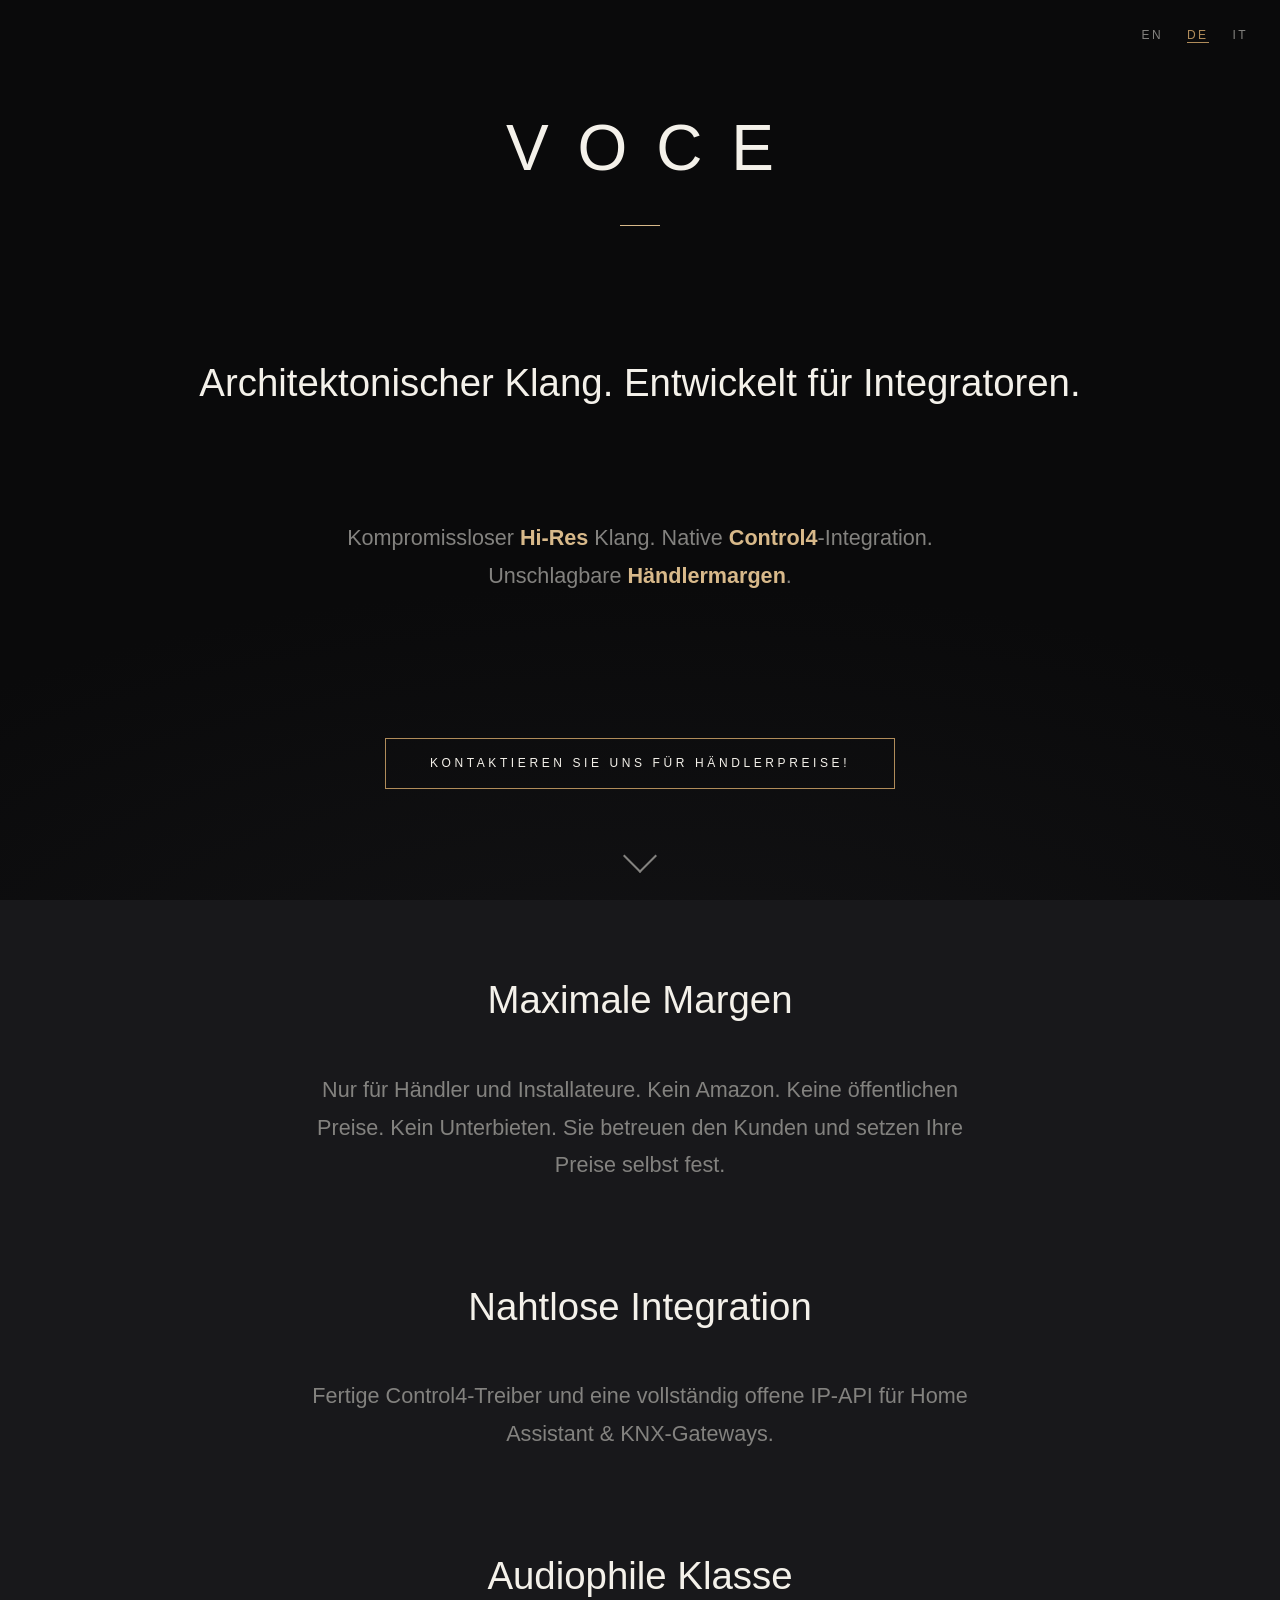
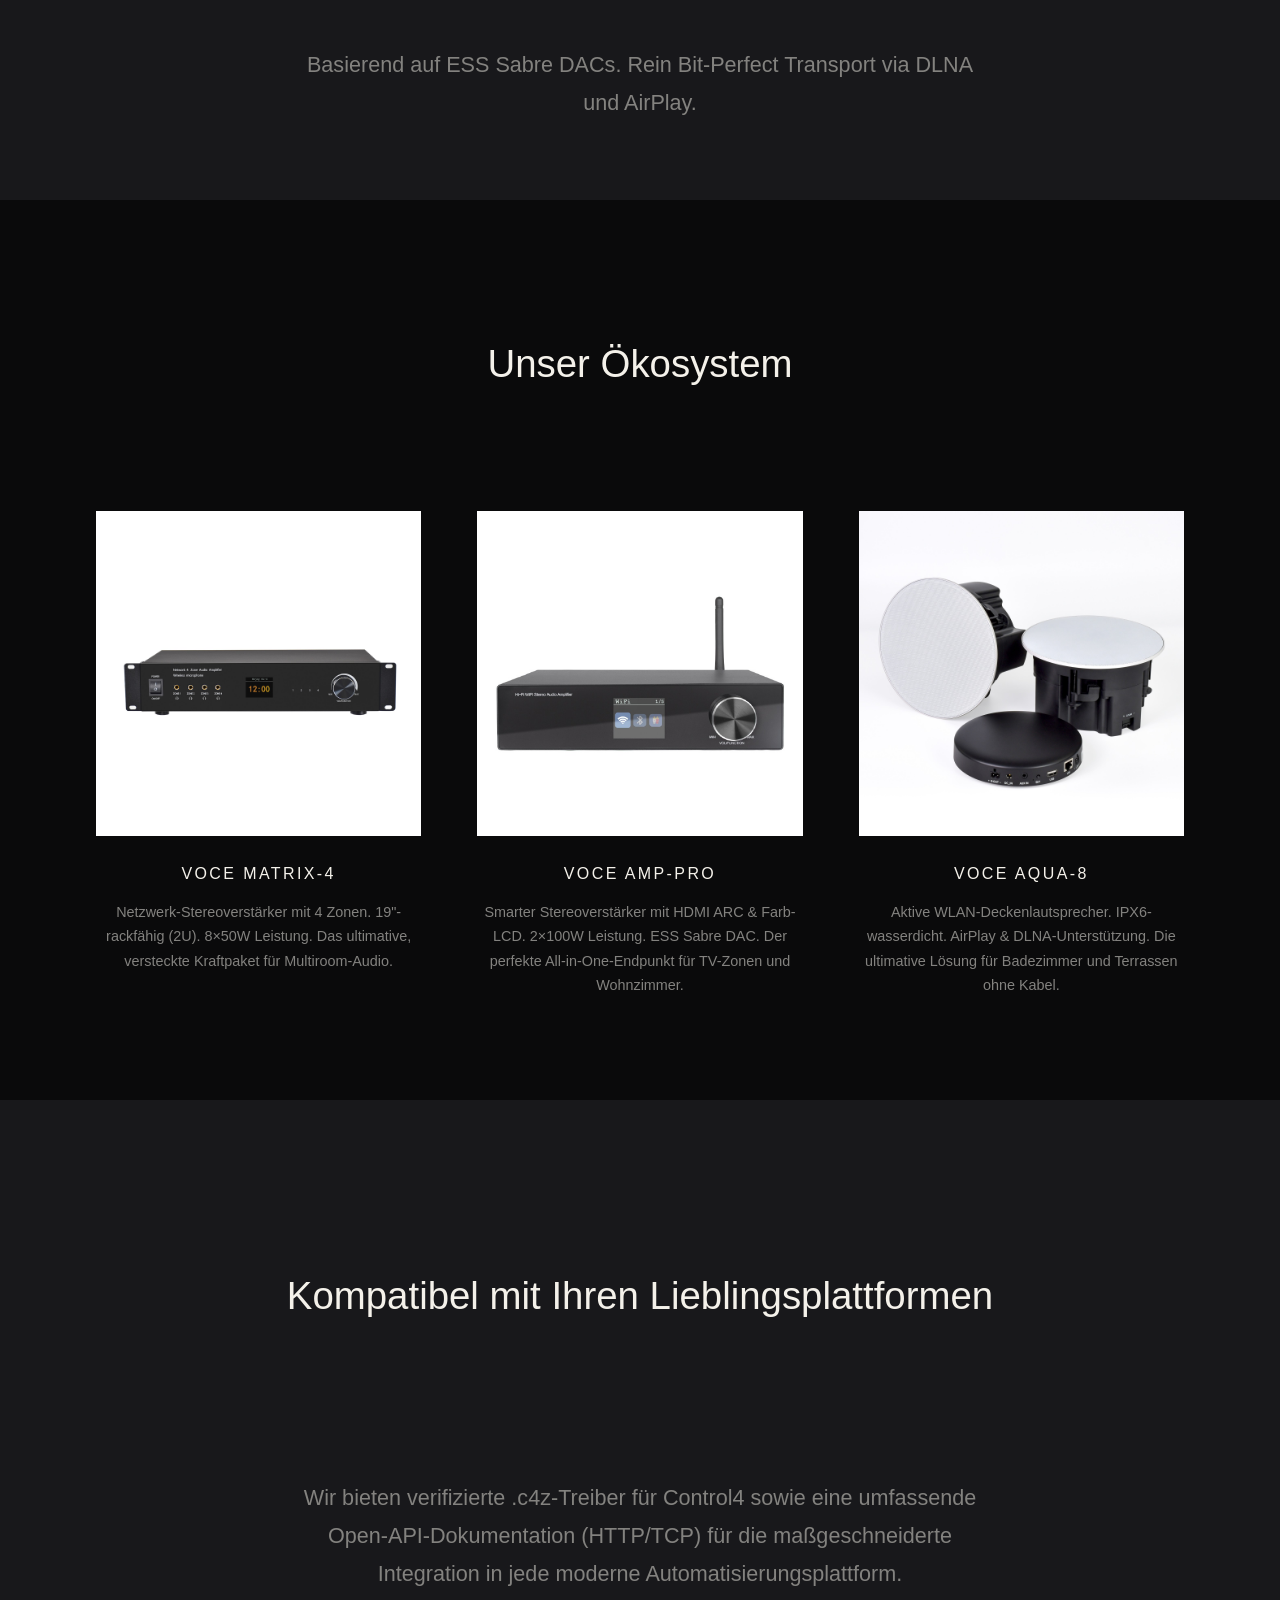
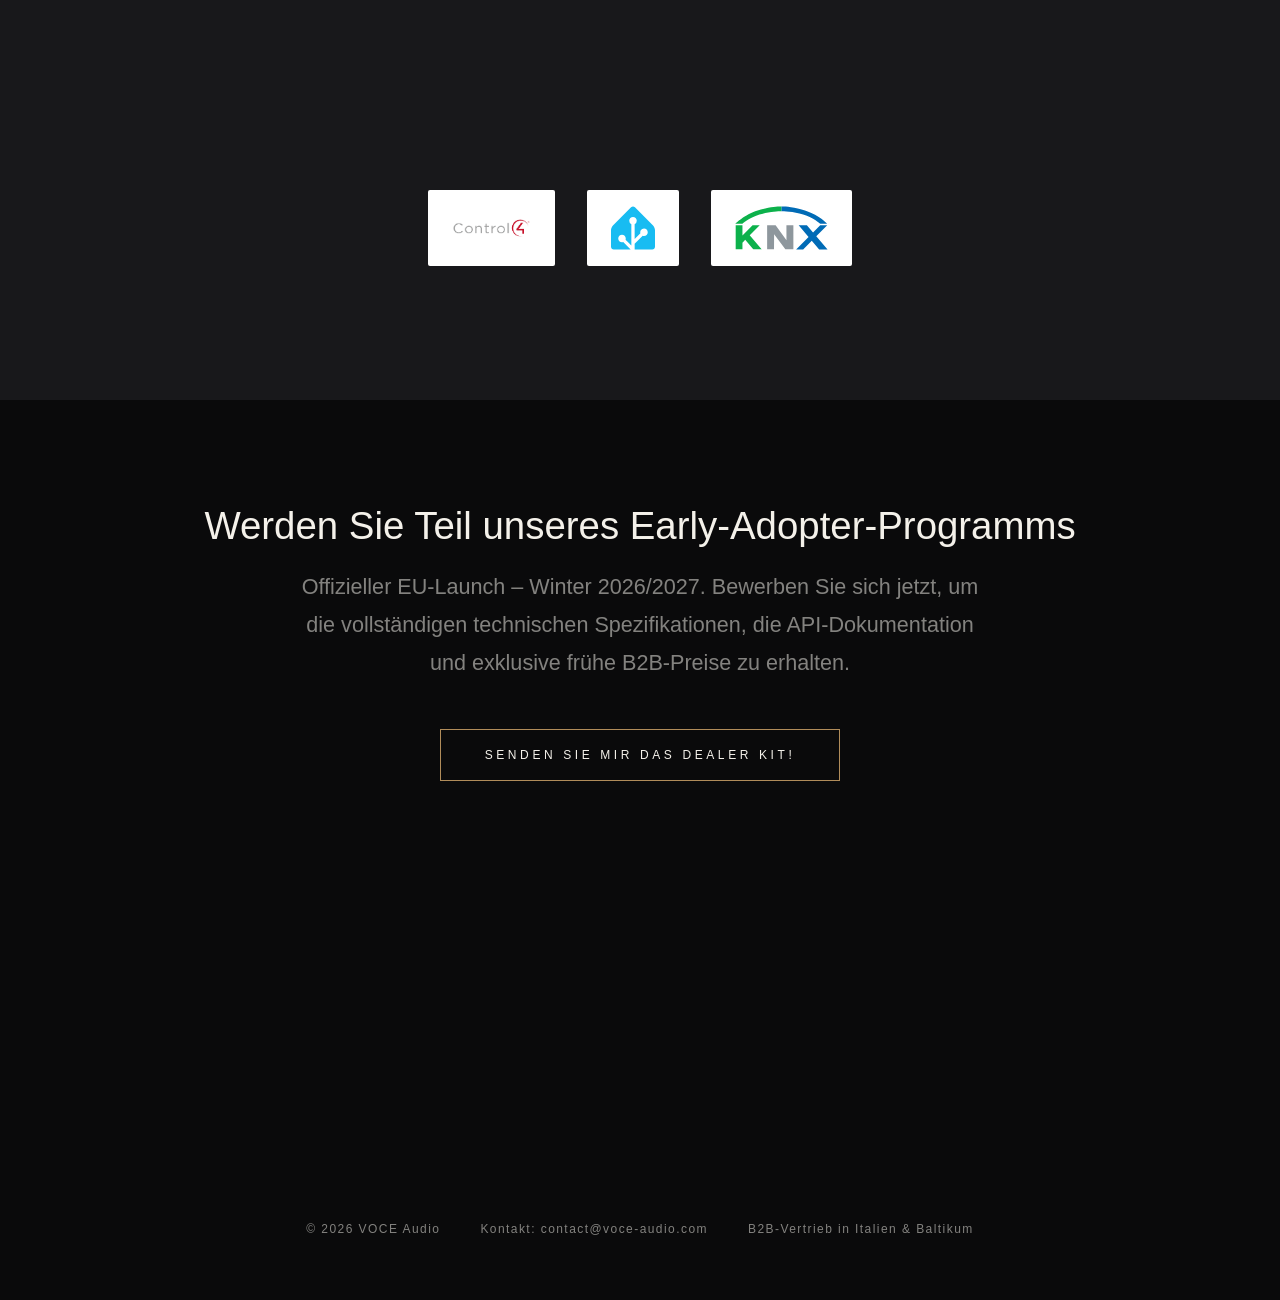
==== commit 56c1aa69: "Remove Russian version for now" ====
--- a/de/index.html
+++ b/de/index.html
@@ -10,7 +10,7 @@
 <body>
   <div class="opening">
     <nav class="lang" aria-label="Sprache">
-      <a href="../">EN</a><a href="../ru/">RU</a><span class="current">DE</span><a href="../it/">IT</a>
+      <a href="../">EN</a><span class="current">DE</span><a href="../it/">IT</a>
     </nav>
     <h1>Voce</h1>
     <h2>Architektonischer Klang. Entwickelt für Integratoren.</h2>
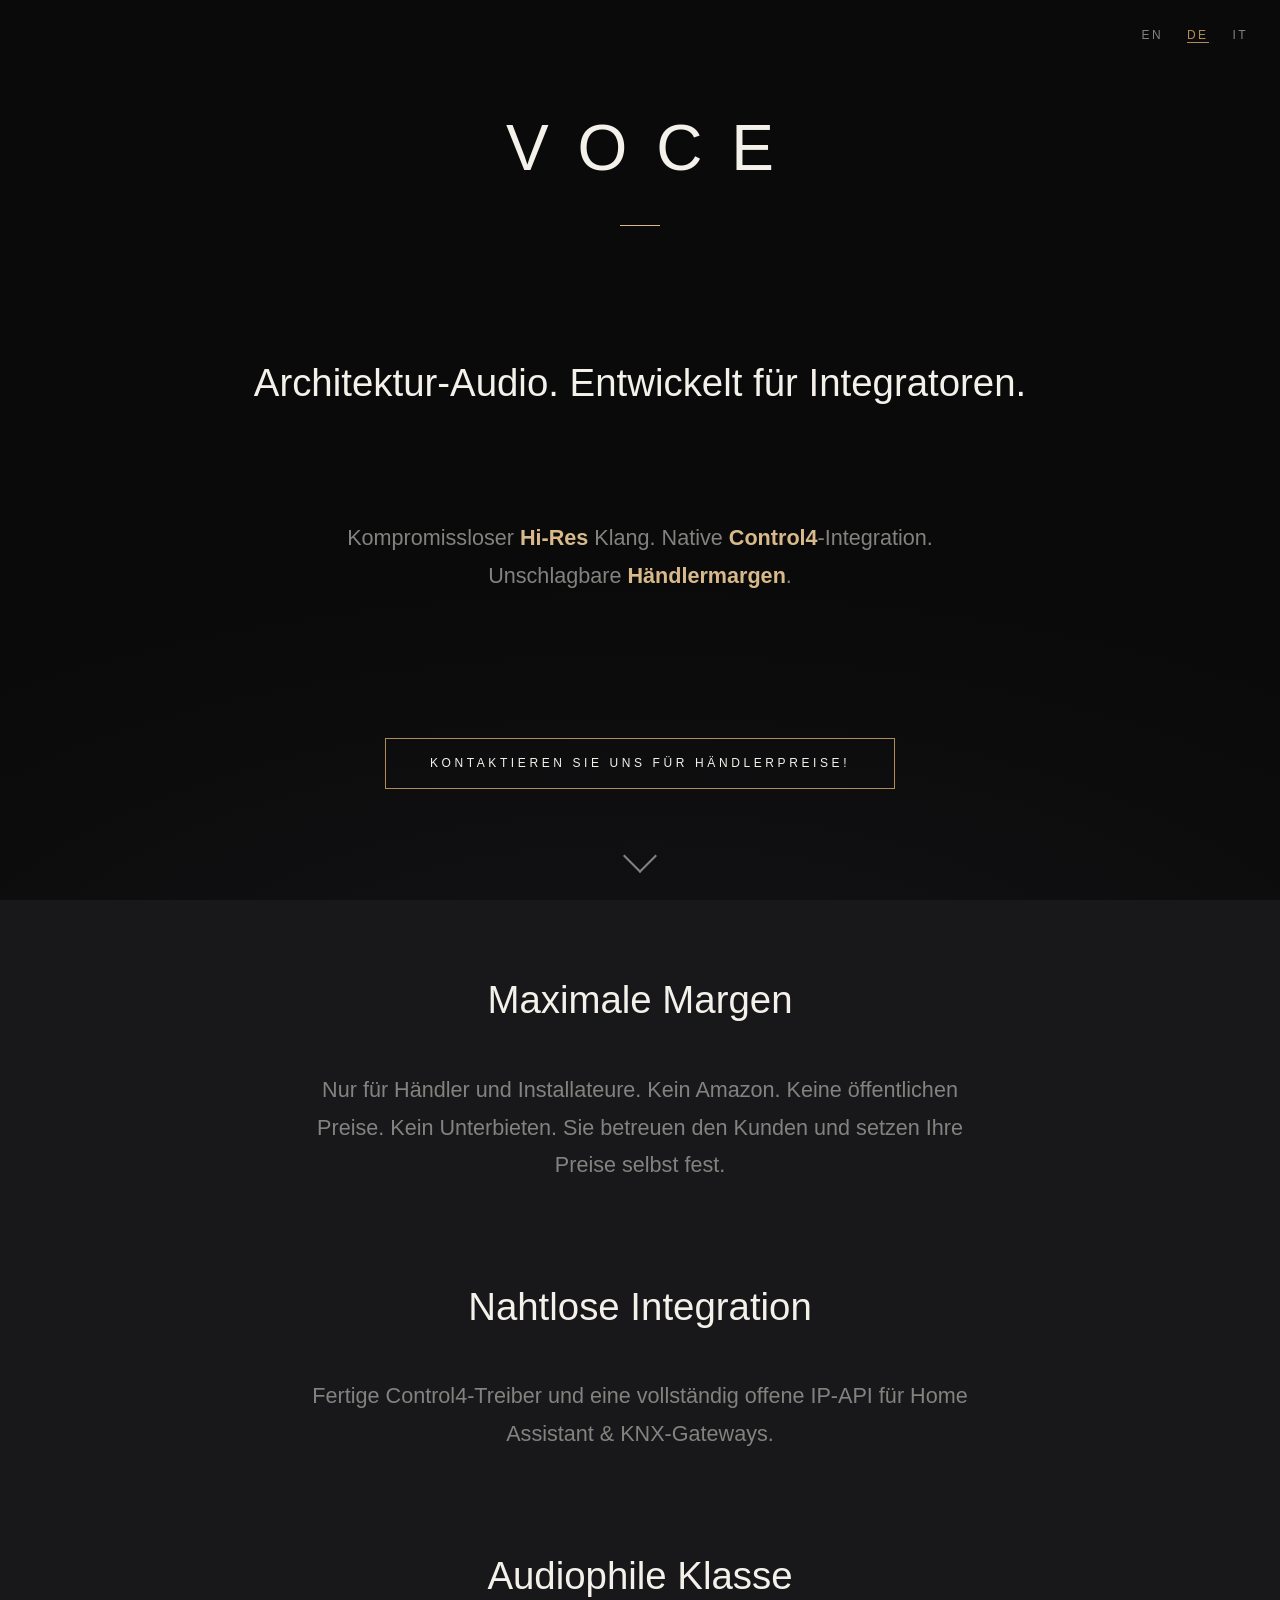
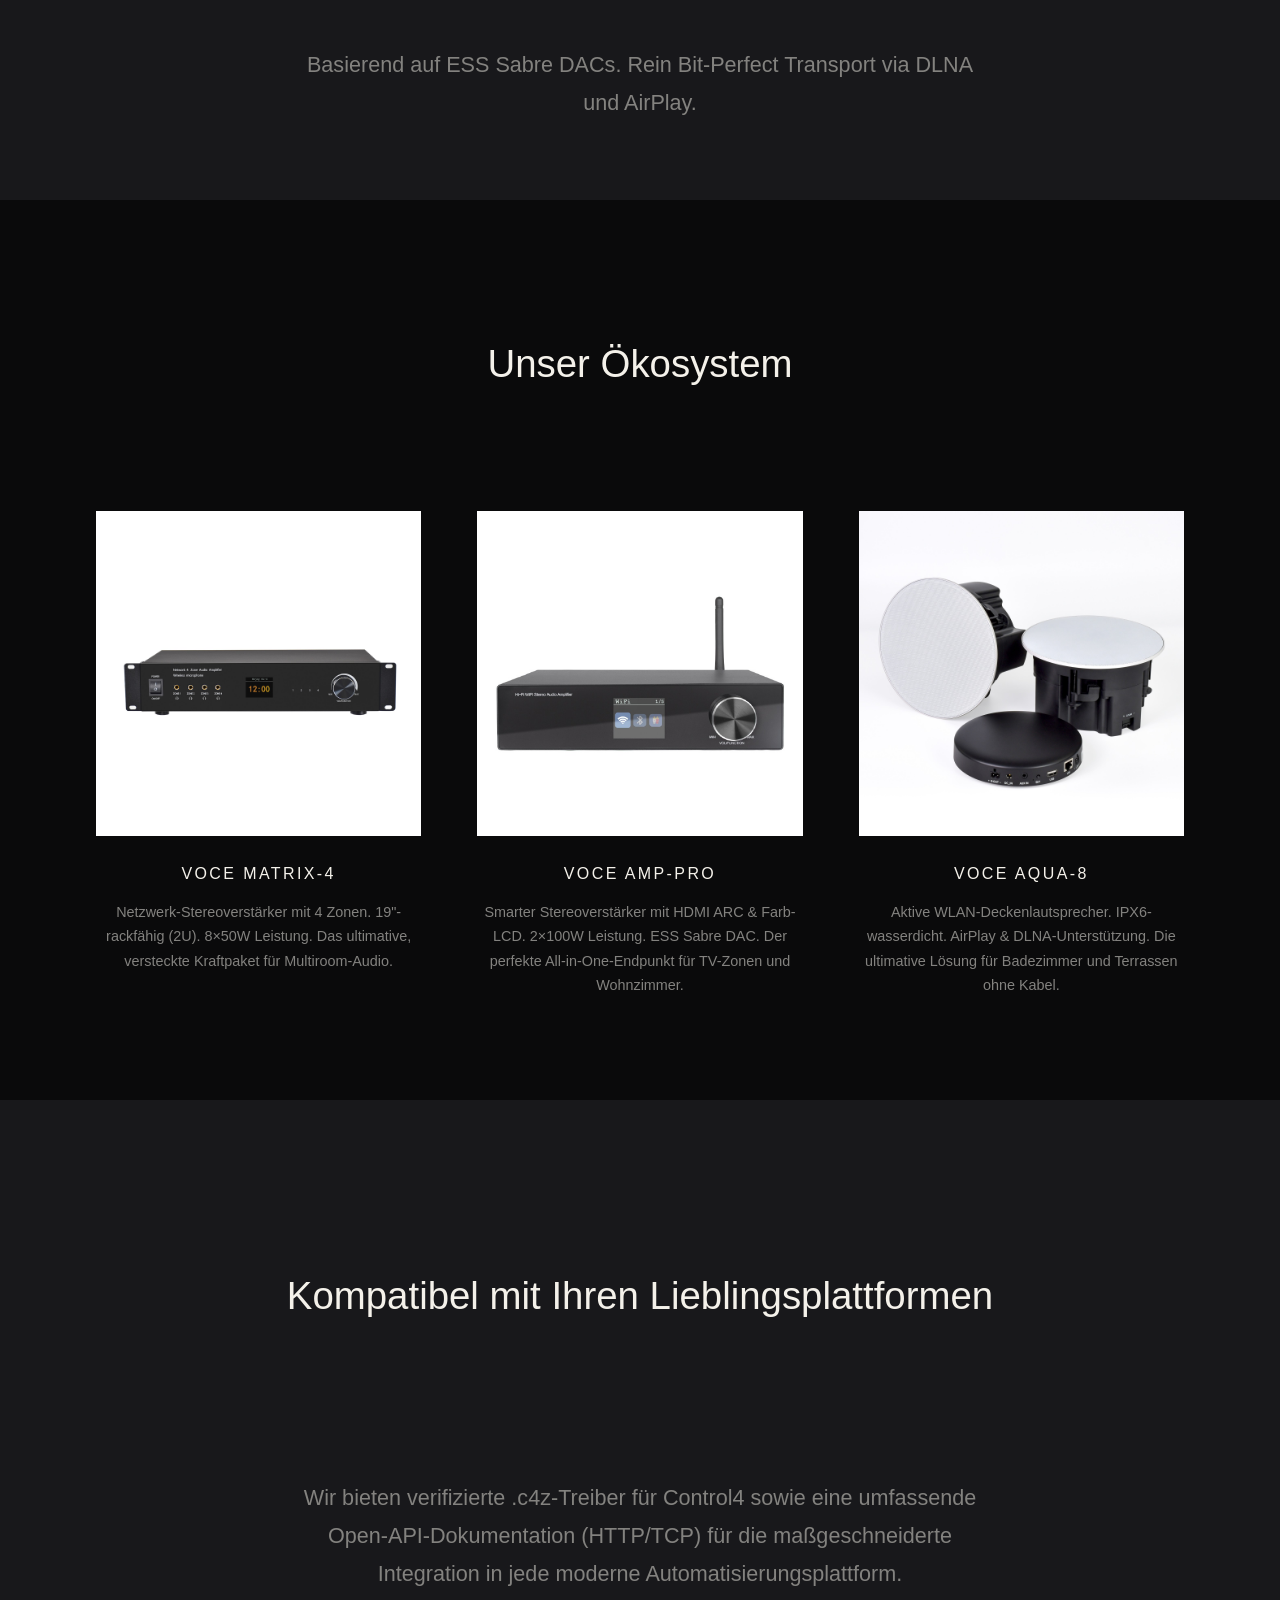
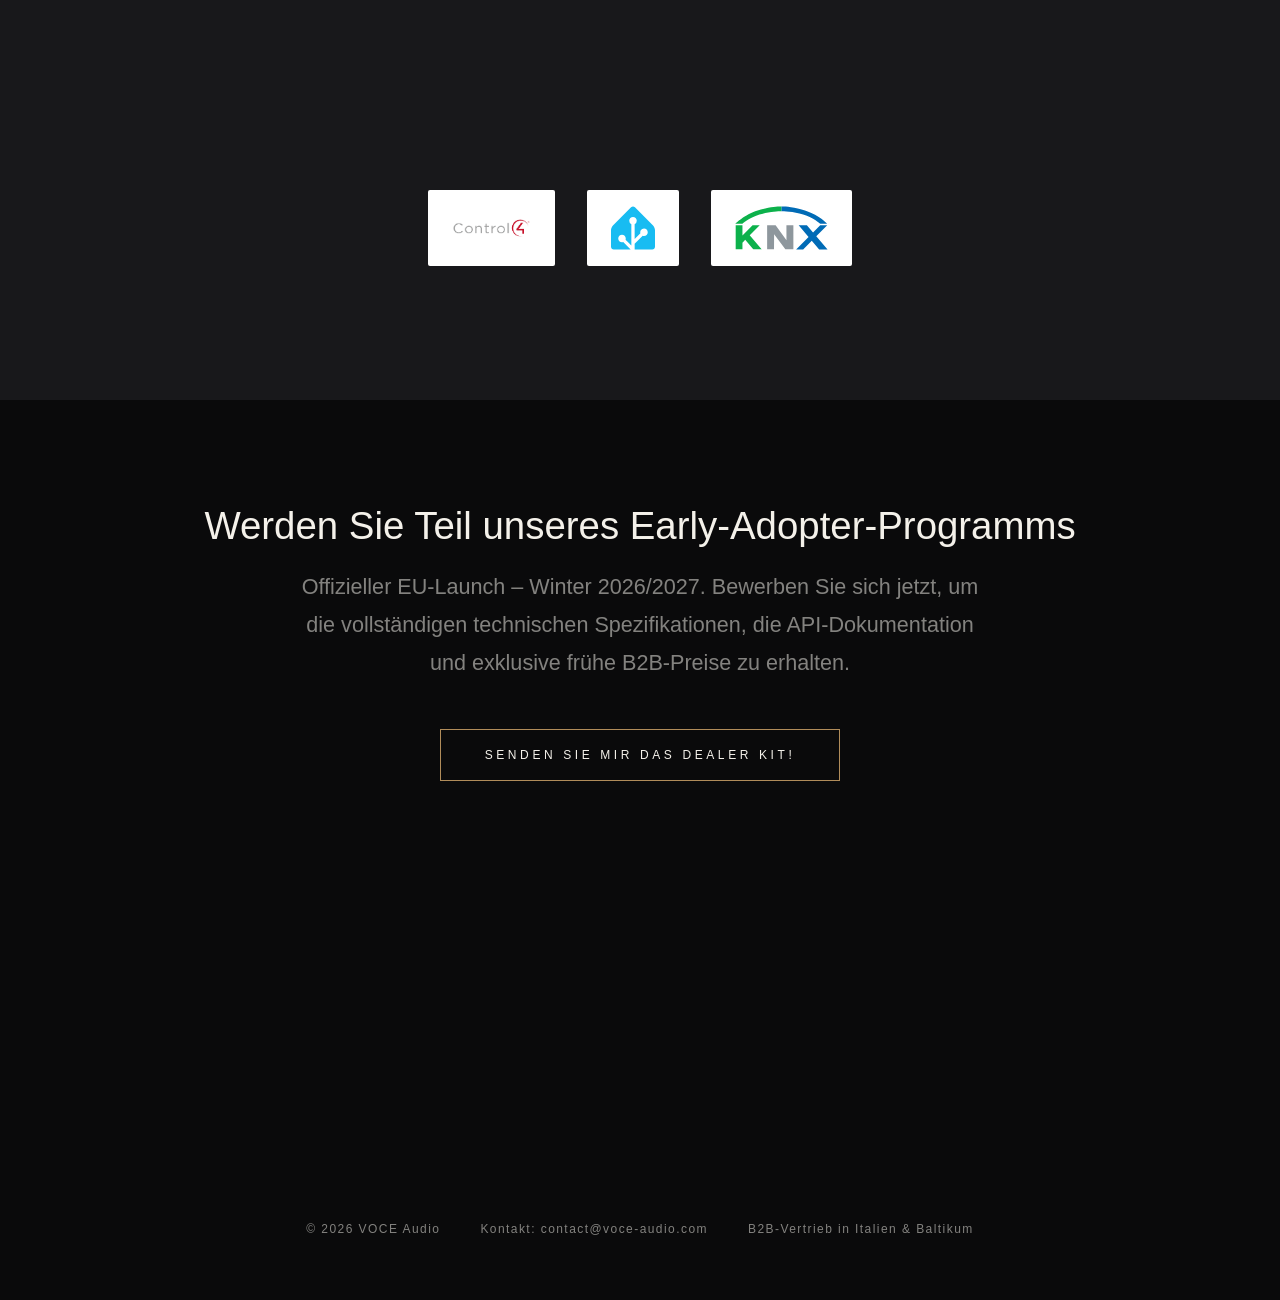
==== commit 5445b453: "German copy: Architektur-Audio" ====
--- a/de/index.html
+++ b/de/index.html
@@ -13,7 +13,7 @@
       <a href="../">EN</a><span class="current">DE</span><a href="../it/">IT</a>
     </nav>
     <h1>Voce</h1>
-    <h2>Architektonischer Klang. Entwickelt für Integratoren.</h2>
+    <h2>Architektur-Audio. Entwickelt für Integratoren.</h2>
     <h3>Kompromissloser <strong>Hi-Res</strong> Klang. Native <strong>Control4</strong>-Integration. Unschlagbare <strong>Händlermargen</strong>.</h3>
     <a class="cta" href="#contact">Kontaktieren Sie uns für Händlerpreise!</a>
     <a class="scroll-arrow" href="#why" aria-label="Zum nächsten Abschnitt scrollen"></a>
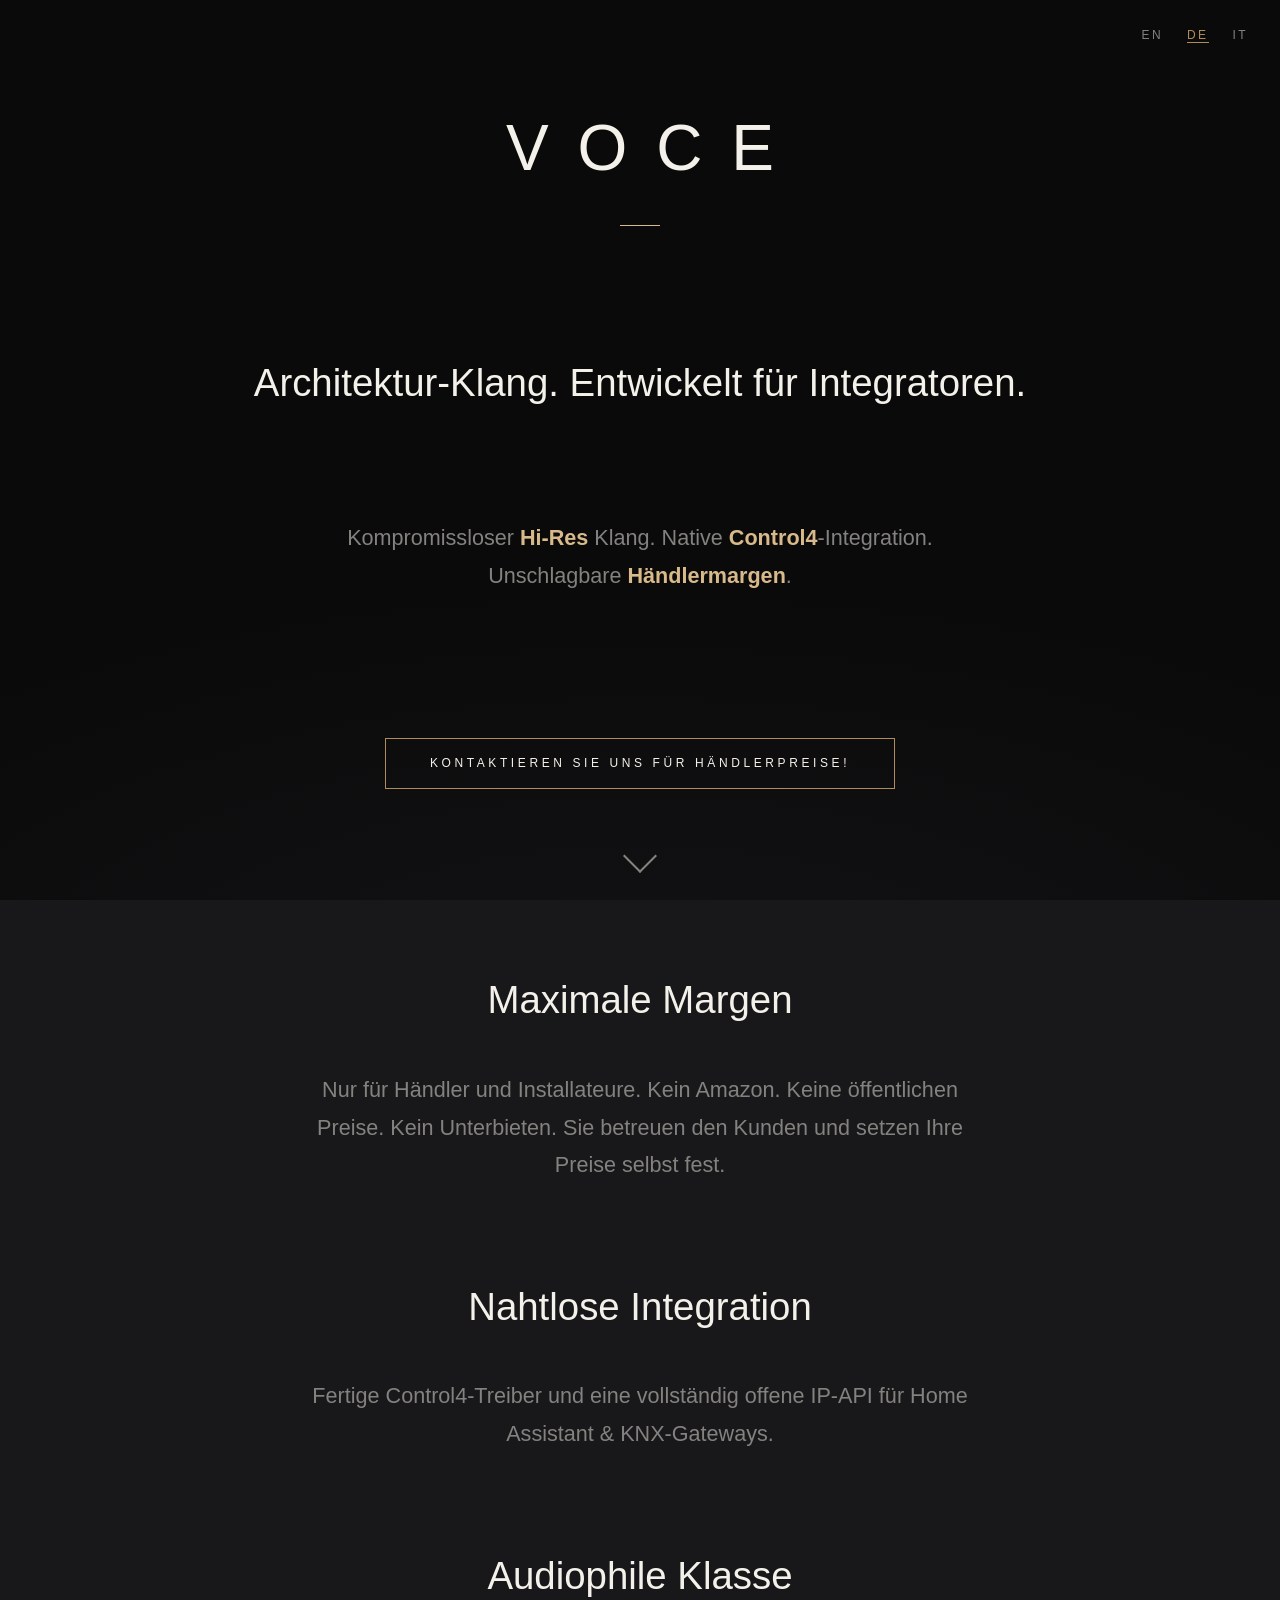
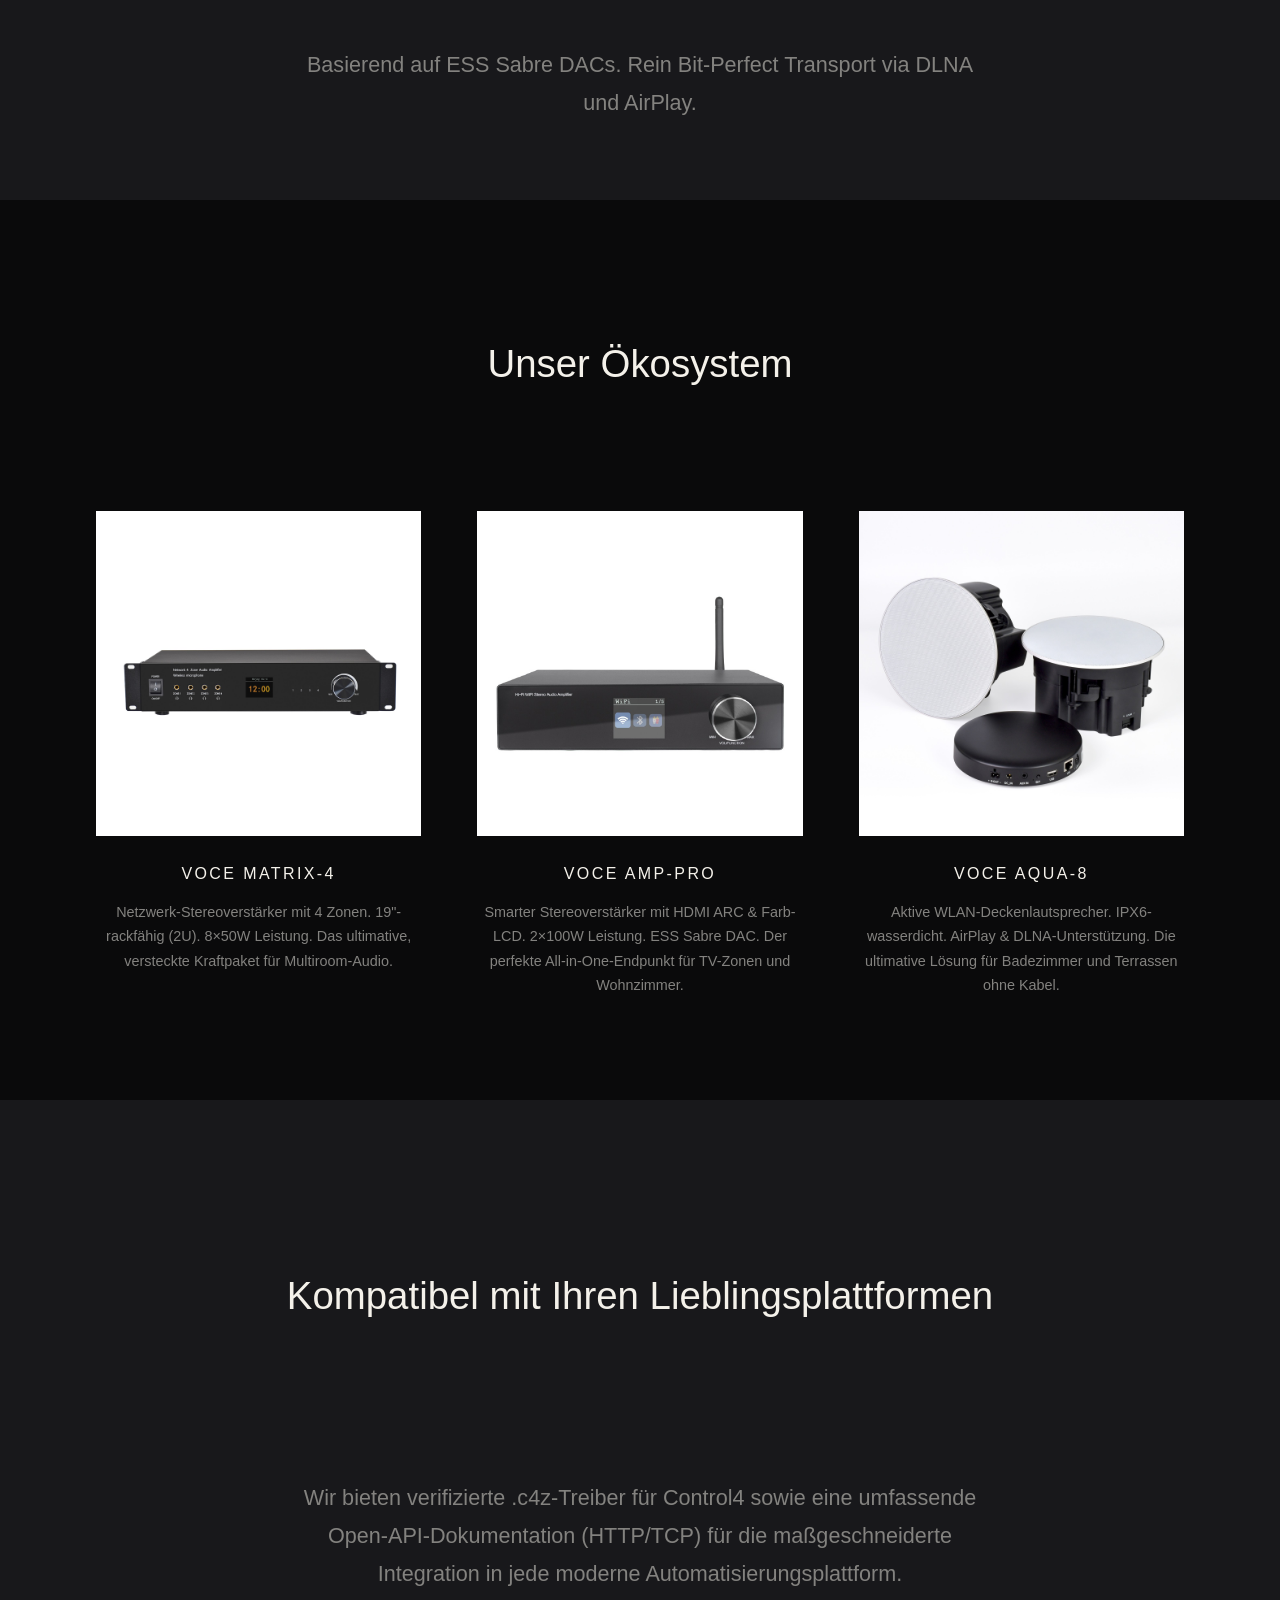
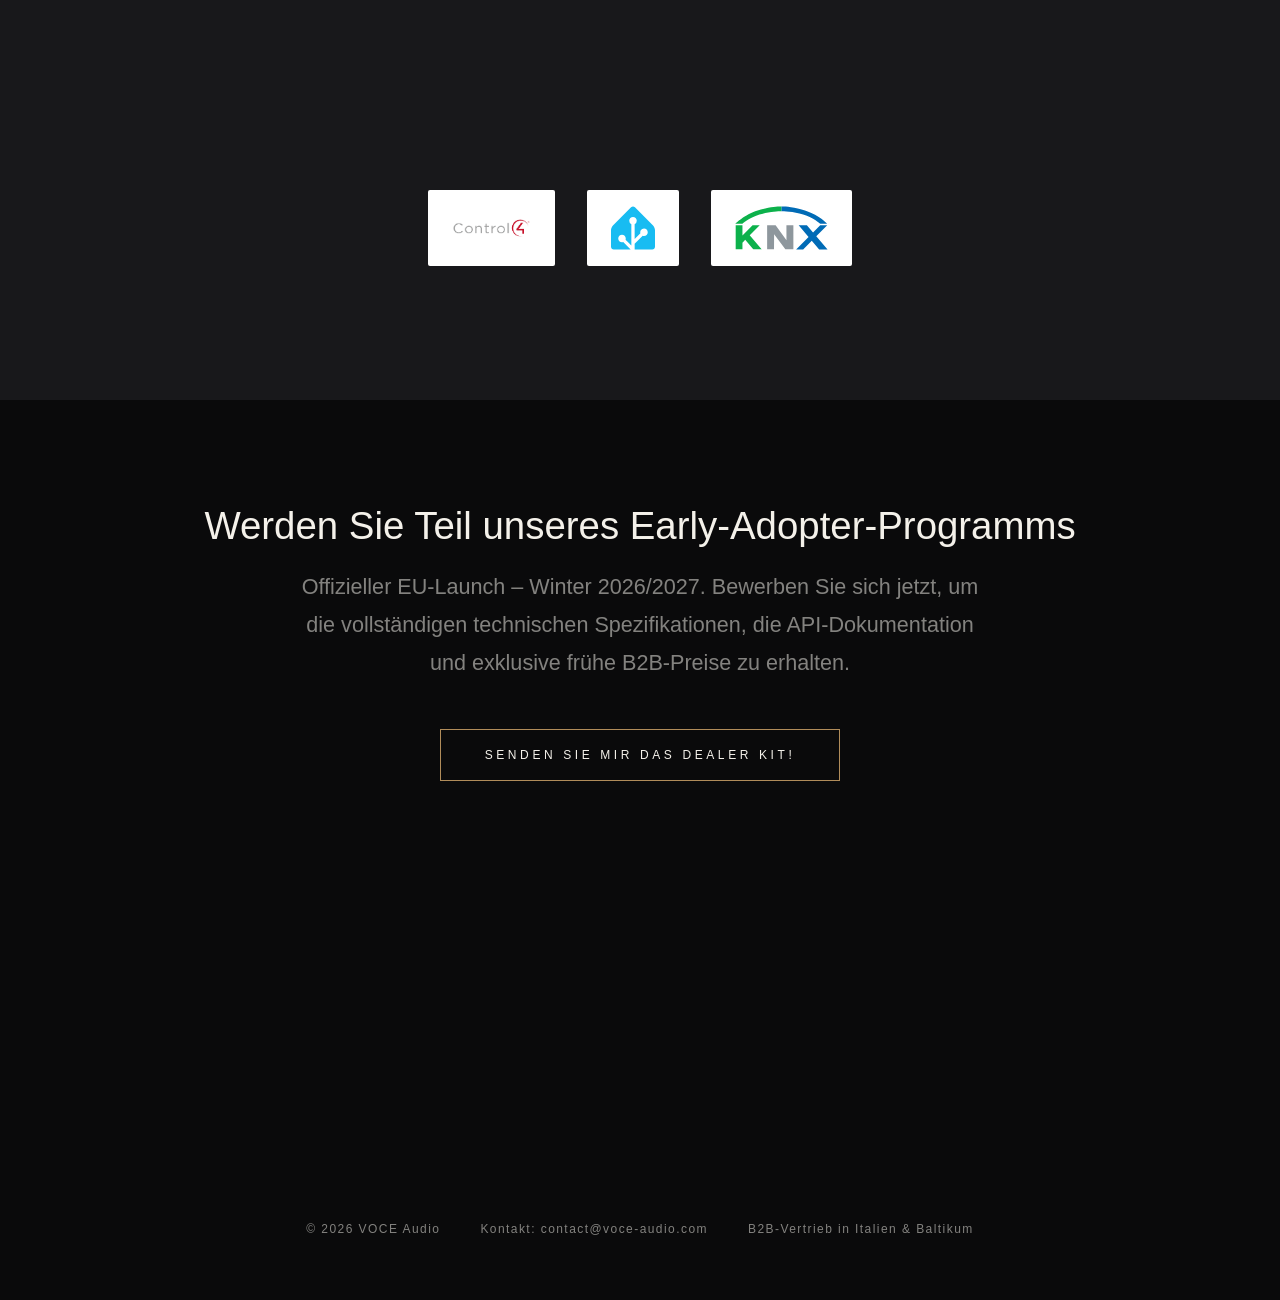
==== commit a30b78ee: "German copy: Architektur-Klang" ====
--- a/de/index.html
+++ b/de/index.html
@@ -13,7 +13,7 @@
       <a href="../">EN</a><span class="current">DE</span><a href="../it/">IT</a>
     </nav>
     <h1>Voce</h1>
-    <h2>Architektur-Audio. Entwickelt für Integratoren.</h2>
+    <h2>Architektur-Klang. Entwickelt für Integratoren.</h2>
     <h3>Kompromissloser <strong>Hi-Res</strong> Klang. Native <strong>Control4</strong>-Integration. Unschlagbare <strong>Händlermargen</strong>.</h3>
     <a class="cta" href="#contact">Kontaktieren Sie uns für Händlerpreise!</a>
     <a class="scroll-arrow" href="#why" aria-label="Zum nächsten Abschnitt scrollen"></a>
